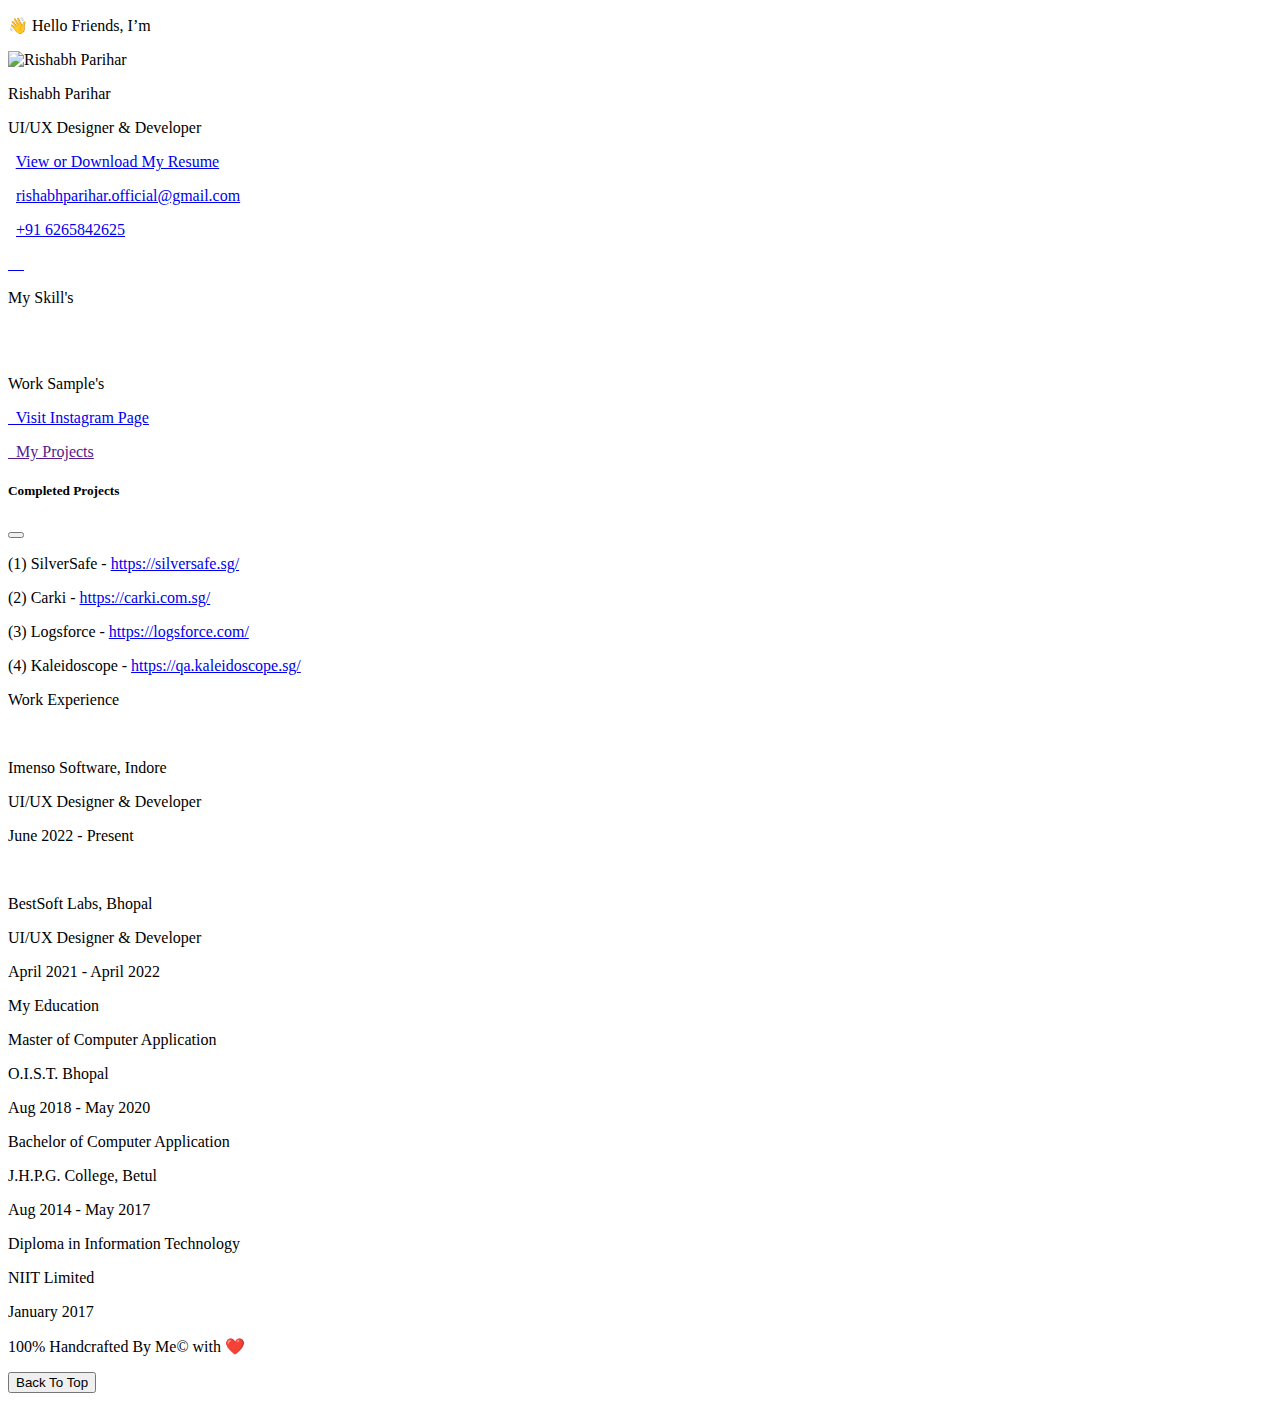
==== index.html @ b2b5cfa9 "Update index.html" ====
<!DOCTYPE html>
<html lang="en">
<head>
    <meta charset="UTF-8">
    <meta http-equiv="X-UA-Compatible" content="IE=edge">
    <meta name="viewport" content="width=device-width, initial-scale=1.0">
    <title>Hi, I'm Rishabh Parihar</title>

    <link href="https://cdn.jsdelivr.net/npm/bootstrap@5.1.3/dist/css/bootstrap.min.css" rel="stylesheet" integrity="sha384-1BmE4kWBq78iYhFldvKuhfTAU6auU8tT94WrHftjDbrCEXSU1oBoqyl2QvZ6jIW3" crossorigin="anonymous">
    <link href="https://cdn.jsdelivr.net/npm/remixicon@2.5.0/fonts/remixicon.css" rel="stylesheet">

    <link rel="stylesheet" href="./assets/css/style.css">
    <link rel="stylesheet" href="./assets/css/responsive.css">

    <link rel="preconnect" href="https://fonts.googleapis.com">
    <link rel="preconnect" href="https://fonts.gstatic.com" crossorigin>
    <link href="https://fonts.googleapis.com/css2?family=Space+Mono:ital,wght@0,400;0,700;1,400;1,700&display=swap" rel="stylesheet">

</head>
<body>
    
    <div class="row m-0" id="top">
        <div class="col-12 p-lg-5 p-md-5 p-3 border_gradient">
            
            <div class="row m-0 inner_box">

                <div class="col-lg-2 col-md-1 col-12 p-0"></div>

                <div class="col-lg-8 col-md-10 col-12 p-0">
                    
                    <div class="row m-0 py-5">
                        <div class="col-lg-12 col-md-12 col-12 p-0">

                            <div class="row m-0">
                                <div class="col-lg-12 col-md-12 col-12 p-0">
                                    <p class="mb-0 heading_one text-center">👋 Hello Friends, I’m</p>
                                </div>
                            </div>
                            
                            <div class="row m-0 py-5">
                                <div class="col-lg-6 col-md-6 col-12 p-0 d-flex justify-content-lg-start justify-content-md-center justify-content-center">
                                    <div class="outer_photo_frame p-2">
                                        <img src="./assets/images/RishabhParihar.jpg" alt="Rishabh Parihar">
                                    </div>
                                </div>

                                <div class="col-lg-6 col-md-6 col-12 p-0 d-flex flex-column justify-content-lg-center justify-content-md-center align-items-lg-start align-items-md-start align-items-center">
                                    <p class="mb-0 heading_two">Rishabh Parihar</p>
                                    <p class="mb-0 heading_three">UI/UX Designer & Developer</p>
                                    <p class="mb-0 mt-3 heading_three heading_three_tab d-flex align-items-center"> <i class="ri-external-link-line"></i> &nbsp; <a target="_blank" href="./assets/documents/RishabhParihar.pdf">View or Download My Resume</a> </p>
                                    <p class="mb-0 heading_three heading_three_tab d-flex align-items-center"> <i class="ri-mail-line"></i> &nbsp; <a href="mailto:rishabhparihar.official@gmail.com">rishabhparihar.official@gmail.com</a> </p>
                                    <p class="mb-0 heading_three heading_three_tab d-flex align-items-center"> <i class="ri-phone-line"></i> &nbsp; <a href="tel:+916265842625">+91 6265842625</a> </p>
                                </div>
                            </div>

                            <div class="row m-0">
                                <div class="col-12 p-0 d-flex align-items-center justify-content-center social_links">
                                    <!-- <a target="_blank" href="https://www.facebook.com/this.is.analyst/"><img class="mx-lg-3 mx-md-2 mx-2" src="./assets/svg/Facebook.svg" alt=""> </a> -->
                                    <a target="_blank" href="https://github.com/thisisanalyst"><img class="mx-lg-3 mx-md-2 mx-2" src="./assets/svg/Github.svg" alt=""> </a>
                                    <a target="_blank" href="#"><img class="mx-lg-3 mx-md-2 mx-2" src="./assets/svg/GoogleMeet.svg" alt=""> </a>
                                    <!-- <a target="_blank" href="https://www.instagram.com/this.is.analyst/"><img class="mx-lg-3 mx-md-2 mx-2" src="./assets/svg/Instagram.svg" alt=""> </a> -->
                                    <a target="_blank" href="https://www.linkedin.com/in/thisisanalyst/"><img class="mx-lg-3 mx-md-2 mx-2" src="./assets/svg/LinkedIn.svg" alt=""> </a>
                                    <a target="_blank" href="#"><img class="mx-lg-3 mx-md-2 mx-2" src="./assets/svg/MicrosoftTeams.svg" alt=""> </a>
                                    <a target="_blank" href="https://join.skype.com/invite/v68VbyUZVlEK"><img class="mx-lg-3 mx-md-2 mx-2" src="./assets/svg/Skype.svg" alt=""> </a>
                                    <!-- <a target="_blank" href="https://twitter.com/thisisanalyst"><img class="mx-lg-3 mx-md-2 mx-2" src="./assets/svg/Twitter.svg" alt=""> </a> -->
                                    <!-- <a target="_blank" href="https://wa.me/916265842625/"><img class="mx-lg-3 mx-md-2 mx-2" src="./assets/svg/WhatsApp.svg" alt=""> </a> -->
                                </div>
                            </div>

                        </div>
                    </div>

                    <div class="row line m-0 d-lg-block d-md-block d-none"></div>

                    <div class="row m-0 py-5">
                        <div class="col-lg-12 col-md-12 col-12 p-0">
                            
                            <div class="row m-0">
                                <div class="col-lg-12 col-md-12 col-12 p-0">
                                    <p class="mb-0 heading_one text-center">My Skill's</p>
                                </div>
                            </div>

                            <div class="row m-0 py-4">
                                <div class="col-lg-12 col-md-12 col-12 p-0 px-lg-0 px-md-0 px-3 d-flex align-items-center justify-content-between">
                                    <img class="skills" src="./assets/svg/AdobeXDV2.svg" alt="">
                                    <img class="skills" src="./assets/svg/Figma.svg" alt="">
                                    <img class="skills" src="./assets/svg/Invision.svg" alt="">
                                    <img class="skills" src="./assets/svg/Sketch.svg" alt="">
                                    <img class="skills" src="./assets/svg/HTMLL5.svg" alt="">
                                    <img class="skills" src="./assets/svg/CSS3.svg" alt="">
                                    <img class="skills" src="./assets/svg/TailwindCSS.svg" alt="">
                                    <img class="skills" src="./assets/svg/BootstrapV2.svg" alt="">
                                </div>
                            </div>
                            
                            <div class="row m-0 py-4">
                                <div class="col-lg-12 col-md-12 col-12 p-0 px-lg-0 px-md-0 px-3 d-flex align-items-center justify-content-between">
                                    <img class="skills" src="./assets/svg/JavaScript.svg" alt="">
                                    <img class="skills" src="./assets/svg/MaterialUI.svg" alt="">
                                    <img class="skills" src="./assets/svg/React.svg" alt="">
                                    <img class="skills" src="./assets/svg/Git.svg" alt="">
                                    <img class="skills" src="./assets/svg/GithubV3.svg" alt="">
                                    <img class="skills" src="./assets/svg/Atom.svg" alt="">
                                    <img class="skills" src="./assets/svg/VisualStudioCode.svg" alt="">
                                    <img class="skills" src="./assets/svg/VisualStudio.svg" alt=""> 
                                </div>
                            </div>

                        </div>
                    </div>

                    <div class="row line m-0 d-lg-block d-md-block d-none"></div>

                    <div class="row m-0 py-5">
                        <div class="col-lg-12 col-md-12 col-12 p-0">
                            
                            <div class="row m-0">
                                <div class="col-lg-12 col-md-12 col-12 p-0">
                                    <p class="mb-0 heading_one text-center">Work Sample's</p>
                                </div>
                            </div>

                            <div class="row m-0 py-4">
                                <div class="col-12 p-0 d-flex flex-lg-row flex-md-column flex-column align-items-center justify-content-between">
                                    
                                    <div class="work_sample_box mb-lg-0 mb-md-3 mb-3 py-5 px-2 d-flex flex-column align-items-center justify-content-center">
                                        <a target="_blank" href="https://www.instagram.com/next_generation_web_studio/"> <p class="work_sample_links text-center mb-0 d-flex align-items-center"> <i class="ri-instagram-line"></i> &nbsp; Visit Instagram Page</p> </a>
                                    </div>

                                    <div class="work_sample_box py-5 px-2 d-flex flex-column align-items-center justify-content-center">
                                        <a href="" data-bs-toggle="modal" data-bs-target="#myProjects"> <p class="work_sample_links text-center mb-0"> <i class="ri-external-link-line"></i> &nbsp; My Projects</p> </a>
                                    </div>

                                </div>
                            </div>

                            <div class="modal fade" id="myProjects" tabindex="-1" aria-labelledby="myProjectsLabel" aria-hidden="true">
                                <div class="modal-dialog modal-dialog-centered">
                                    <div class="modal-content">

                                        <div class="modal-header">
                                            <h5 class="modal-title" id="myProjectsLabel">Completed Projects</h5>
                                            <button type="button" class="btn-close" data-bs-dismiss="modal" aria-label="Close"></button>
                                        </div>

                                        <div class="modal-body py-4">
                                            <p class="mb-0 project_links">(1) SilverSafe - <a target="_blank" href="https://silversafe.sg/">https://silversafe.sg/</a> </p>
                                            <p class="mb-0 mt-2 project_links">(2) Carki - <a target="_blank" href="https://carki.com.sg/">https://carki.com.sg/</a> </p>
                                            <p class="mb-0 mt-2 project_links">(3) Logsforce - <a target="_blank" href="https://logsforce.com/">https://logsforce.com/</a> </p>
                                            <p class="mb-0 mt-2 project_links">(4) Kaleidoscope - <a target="_blank" href="https://qa.kaleidoscope.sg//">https://qa.kaleidoscope.sg/</a> </p>
                                        </div>
                                        
                                    </div>
                                </div>
                            </div>

                        </div>
                    </div>

                    <div class="row line m-0 d-lg-block d-md-block d-none"></div>

                    <div class="row m-0 py-5">
                        <div class="col-lg-12 col-md-12 col-12 p-0">
                            
                            <div class="row m-0">
                                <div class="col-lg-12 col-md-12 col-12 p-0">
                                    <p class="mb-0 heading_one text-center">Work Experience</p>
                                </div>
                            </div>

                            <div class="row m-0 py-4">
                                <div class="col-12 p-0 d-flex flex-lg-row flex-md-column flex-column align-items-center justify-content-between">
                                    
                                    <div class="exp_box mb-lg-0 mb-md-3 mb-3 py-5 px-2 d-flex flex-column align-items-center justify-content-center">

                                        <div class="company_logo mb-4">
                                            <img src="./assets/images/Imenso.png" alt="">
                                        </div>

                                        <p class="mb-0 mt-1 company_name text-center">Imenso Software, Indore</p>
                                        <p class="mb-0 mt-2 work_profile text-center">UI/UX Designer & Developer</p>
                                        <p class="mb-0 mt-1 work_duration text-center">June 2022 - Present</p>

                                    </div>

                                    <!-- <div class="exp_box mb-lg-0 mb-md-3 mb-3 py-5 px-2 d-flex flex-column align-items-center justify-content-center">

                                        <div class="company_logo mb-4">
                                            <img src="./assets/images/InfusAi.png" alt="">
                                        </div>

                                        <p class="mb-0 mt-1 company_name text-center">InfusAI Solution Pvt. Ltd.</p>
                                        <p class="mb-0 mt-2 work_profile text-center">UI/UX Developer</p>
                                        <p class="mb-0 mt-1 work_duration text-center">April 2022 - May 2022</p>

                                    </div> -->

                                    <div class="exp_box py-5 px-2 d-flex flex-column align-items-center justify-content-center">

                                        <div class="company_logo mb-4">
                                            <img src="./assets/svg/BestSoftLabs.svg" alt="">
                                        </div>

                                        <p class="mb-0 mt-1 company_name text-center">BestSoft Labs, Bhopal</p>
                                        <p class="mb-0 mt-2 work_profile text-center">UI/UX Designer & Developer</p>
                                        <p class="mb-0 mt-1 work_duration text-center">April 2021 - April 2022</p>

                                    </div>
                                    
                                </div>
                            </div>

                        </div>
                    </div>

                    <div class="row line m-0 d-lg-block d-md-block d-none"></div>

                    <div class="row m-0 py-5">
                        <div class="col-lg-12 col-md-12 col-12 p-0">
                            
                            <div class="row m-0">
                                <div class="col-lg-12 col-md-12 col-12 p-0">
                                    <p class="mb-0 heading_one text-center">My Education</p>
                                </div>
                            </div>

                            <div class="row m-0 py-4">
                                <div class="col-12 p-0 d-flex flex-lg-row flex-md-column flex-column align-items-center justify-content-between">
                                    
                                    <div class="edu_box mb-lg-0 mb-md-3 mb-3 py-5 px-3 d-flex flex-column align-items-center justify-content-center">

                                        <p class="mb-0 mt-1 company_name text-center">Master of Computer Application</p>
                                        <p class="mb-0 mt-2 work_profile text-center">O.I.S.T. Bhopal</p>
                                        <p class="mb-0 mt-1 work_duration text-center">Aug 2018 - May 2020</p>

                                    </div>

                                    <div class="edu_box mb-lg-0 mb-md-3 mb-3 py-5 px-3 d-flex flex-column align-items-center justify-content-center">

                                        <p class="mb-0 mt-1 company_name text-center">Bachelor of Computer Application</p>
                                        <p class="mb-0 mt-2 work_profile text-center">J.H.P.G. College, Betul</p>
                                        <p class="mb-0 mt-1 work_duration text-center">Aug 2014 - May 2017</p>

                                    </div>

                                    <div class="edu_box py-5 px-3 d-flex flex-column align-items-center justify-content-center">

                                        <p class="mb-0 mt-1 company_name text-center">Diploma in Information Technology</p>
                                        <p class="mb-0 mt-2 work_profile text-center">NIIT Limited</p>
                                        <p class="mb-0 mt-1 work_duration text-center">January 2017</p>

                                    </div>
                                    
                                </div>
                            </div>

                        </div>
                    </div>

                    <div class="row line m-0 d-lg-block d-md-block d-none"></div>

                    <div class="row m-0 py-5">
                        <div class="col-lg-12 col-md-12 col-12 p-0">
                            
                            <div class="row m-0">
                                <div class="col-lg-12 col-md-12 col-12 p-0 d-flex flex-column align-items-center justify-content-center">
                                    <p class="mb-0 text-center">100% Handcrafted By Me&copy; with ❤️</p>
                                    <a href="#top"> <button class="back_top_button p-2 mt-4 text-center">Back To Top</button> </a>
                                </div>
                            </div>

                        </div>
                    </div>
                    
                </div>

                <div class="col-lg-2 col-md-1 col-12 p-0"></div>

            </div>

        </div>
    </div>

    <script src="https://cdn.jsdelivr.net/npm/bootstrap@5.1.3/dist/js/bootstrap.bundle.min.js" integrity="sha384-ka7Sk0Gln4gmtz2MlQnikT1wXgYsOg+OMhuP+IlRH9sENBO0LRn5q+8nbTov4+1p" crossorigin="anonymous"></script>
</body>
</html>
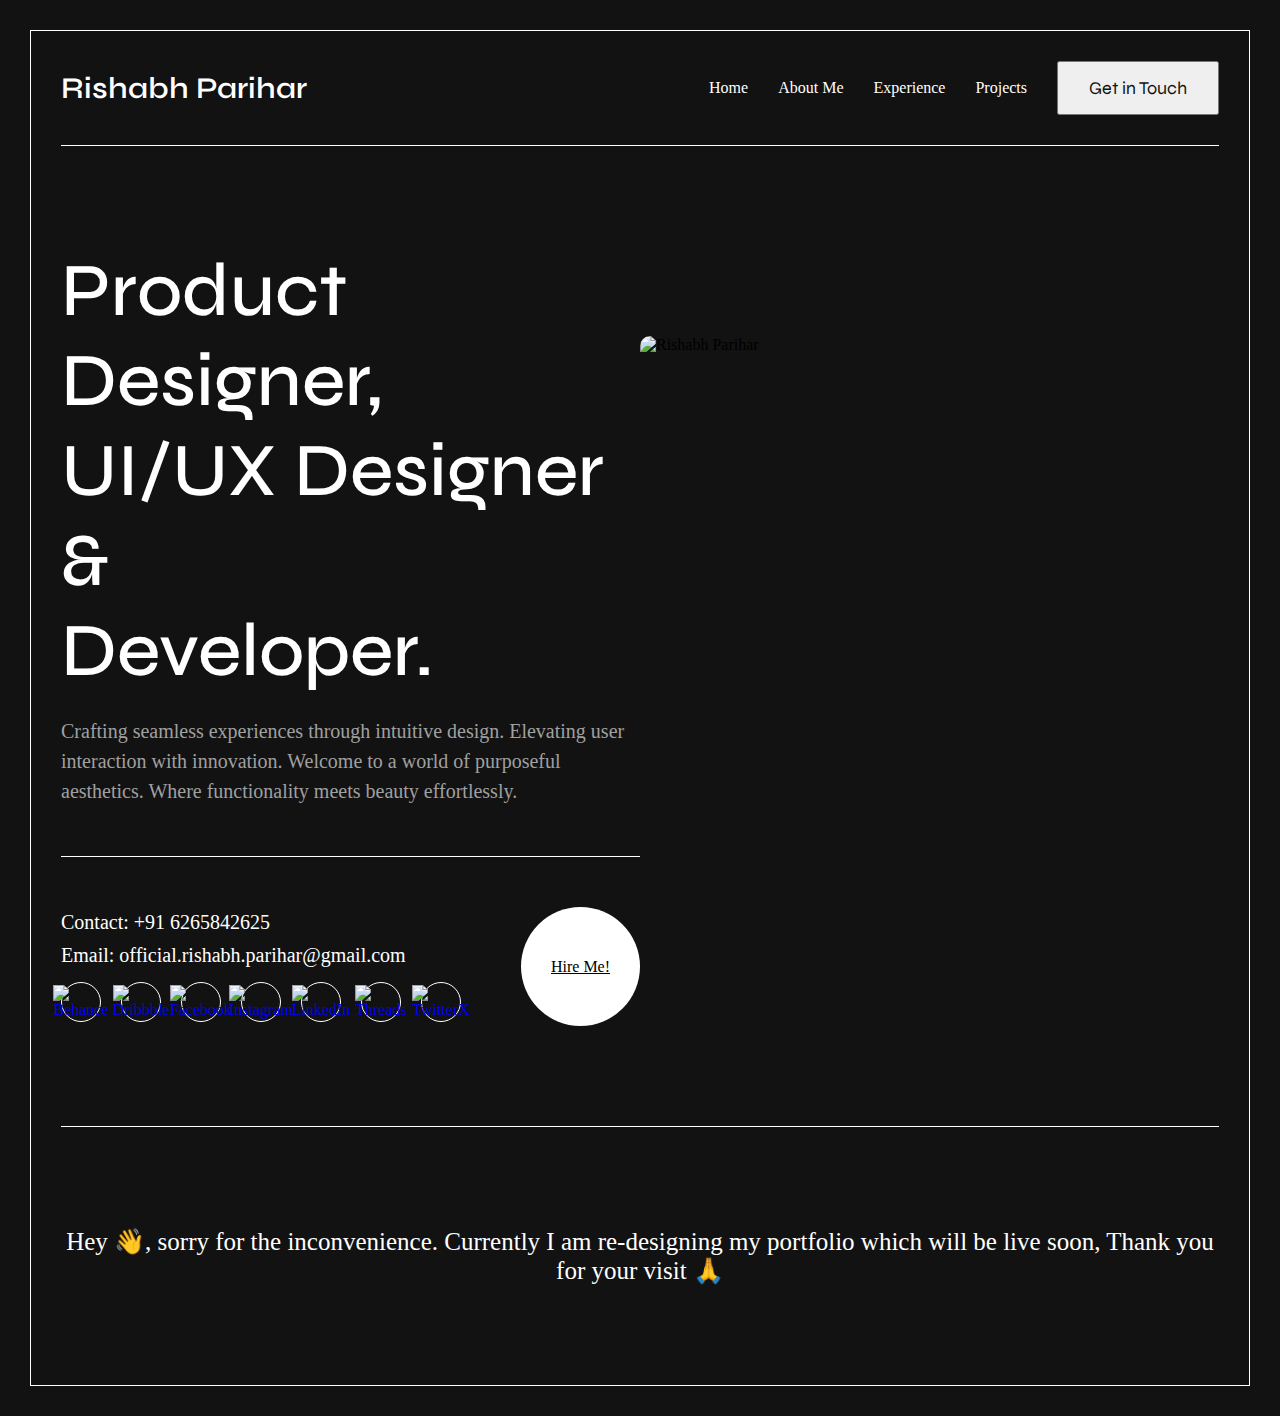
==== commit 35ce6f06: "minor changes in title" ====
--- a/index.html
+++ b/index.html
@@ -1,287 +1,115 @@
 <!DOCTYPE html>
 <html lang="en">
+
 <head>
     <meta charset="UTF-8">
-    <meta http-equiv="X-UA-Compatible" content="IE=edge">
     <meta name="viewport" content="width=device-width, initial-scale=1.0">
-    <title>Hi, I'm Rishabh Parihar</title>
+    <title>Hi there, I'm Rishabh Parihar</title>
 
-    <link href="https://cdn.jsdelivr.net/npm/bootstrap@5.1.3/dist/css/bootstrap.min.css" rel="stylesheet" integrity="sha384-1BmE4kWBq78iYhFldvKuhfTAU6auU8tT94WrHftjDbrCEXSU1oBoqyl2QvZ6jIW3" crossorigin="anonymous">
-    <link href="https://cdn.jsdelivr.net/npm/remixicon@2.5.0/fonts/remixicon.css" rel="stylesheet">
-
-    <link rel="stylesheet" href="./assets/css/style.css">
-    <link rel="stylesheet" href="./assets/css/responsive.css">
+    <link rel="stylesheet" href="./style.css">
+    <link rel="stylesheet" href="./responsive.css">
 
     <link rel="preconnect" href="https://fonts.googleapis.com">
     <link rel="preconnect" href="https://fonts.gstatic.com" crossorigin>
-    <link href="https://fonts.googleapis.com/css2?family=Space+Mono:ital,wght@0,400;0,700;1,400;1,700&display=swap" rel="stylesheet">
+    <link href="https://fonts.googleapis.com/css2?family=Syne:wght@400;500;600;700;800&display=swap" rel="stylesheet">
 
 </head>
+
 <body>
-    
-    <div class="row m-0" id="top">
-        <div class="col-12 p-lg-5 p-md-5 p-3 border_gradient">
-            
-            <div class="row m-0 inner_box">
 
-                <div class="col-lg-2 col-md-1 col-12 p-0"></div>
+    <div class="background">
 
-                <div class="col-lg-8 col-md-10 col-12 p-0">
-                    
-                    <div class="row m-0 py-5">
-                        <div class="col-lg-12 col-md-12 col-12 p-0">
+        <div class="inside_border">
 
-                            <div class="row m-0">
-                                <div class="col-lg-12 col-md-12 col-12 p-0">
-                                    <p class="mb-0 heading_one text-center">👋 Hello Friends, I’m</p>
-                                </div>
-                            </div>
-                            
-                            <div class="row m-0 py-5">
-                                <div class="col-lg-6 col-md-6 col-12 p-0 d-flex justify-content-lg-start justify-content-md-center justify-content-center">
-                                    <div class="outer_photo_frame p-2">
-                                        <img src="./assets/images/RishabhParihar.jpg" alt="Rishabh Parihar">
-                                    </div>
-                                </div>
+            <section class="navbar">
 
-                                <div class="col-lg-6 col-md-6 col-12 p-0 d-flex flex-column justify-content-lg-center justify-content-md-center align-items-lg-start align-items-md-start align-items-center">
-                                    <p class="mb-0 heading_two">Rishabh Parihar</p>
-                                    <p class="mb-0 heading_three">UI/UX Designer & Developer</p>
-                                    <p class="mb-0 mt-3 heading_three heading_three_tab d-flex align-items-center"> <i class="ri-external-link-line"></i> &nbsp; <a target="_blank" href="./assets/documents/RishabhParihar.pdf">View or Download My Resume</a> </p>
-                                    <p class="mb-0 heading_three heading_three_tab d-flex align-items-center"> <i class="ri-mail-line"></i> &nbsp; <a href="mailto:rishabhparihar.official@gmail.com">rishabhparihar.official@gmail.com</a> </p>
-                                    <p class="mb-0 heading_three heading_three_tab d-flex align-items-center"> <i class="ri-phone-line"></i> &nbsp; <a href="tel:+916265842625">+91 6265842625</a> </p>
-                                </div>
-                            </div>
+                <div class="nav">
 
-                            <div class="row m-0">
-                                <div class="col-12 p-0 d-flex align-items-center justify-content-center social_links">
-                                    <!-- <a target="_blank" href="https://www.facebook.com/this.is.analyst/"><img class="mx-lg-3 mx-md-2 mx-2" src="./assets/svg/Facebook.svg" alt=""> </a> -->
-                                    <a target="_blank" href="https://github.com/thisisanalyst"><img class="mx-lg-3 mx-md-2 mx-2" src="./assets/svg/Github.svg" alt=""> </a>
-                                    <a target="_blank" href="#"><img class="mx-lg-3 mx-md-2 mx-2" src="./assets/svg/GoogleMeet.svg" alt=""> </a>
-                                    <!-- <a target="_blank" href="https://www.instagram.com/this.is.analyst/"><img class="mx-lg-3 mx-md-2 mx-2" src="./assets/svg/Instagram.svg" alt=""> </a> -->
-                                    <a target="_blank" href="https://www.linkedin.com/in/thisisanalyst/"><img class="mx-lg-3 mx-md-2 mx-2" src="./assets/svg/LinkedIn.svg" alt=""> </a>
-                                    <a target="_blank" href="#"><img class="mx-lg-3 mx-md-2 mx-2" src="./assets/svg/MicrosoftTeams.svg" alt=""> </a>
-                                    <a target="_blank" href="https://join.skype.com/invite/v68VbyUZVlEK"><img class="mx-lg-3 mx-md-2 mx-2" src="./assets/svg/Skype.svg" alt=""> </a>
-                                    <!-- <a target="_blank" href="https://twitter.com/thisisanalyst"><img class="mx-lg-3 mx-md-2 mx-2" src="./assets/svg/Twitter.svg" alt=""> </a> -->
-                                    <!-- <a target="_blank" href="https://wa.me/916265842625/"><img class="mx-lg-3 mx-md-2 mx-2" src="./assets/svg/WhatsApp.svg" alt=""> </a> -->
-                                </div>
-                            </div>
-
-                        </div>
+                    <div class="left">
+                        <h1>Rishabh Parihar</h1>
                     </div>
 
-                    <div class="row line m-0 d-lg-block d-md-block d-none"></div>
-
-                    <div class="row m-0 py-5">
-                        <div class="col-lg-12 col-md-12 col-12 p-0">
-                            
-                            <div class="row m-0">
-                                <div class="col-lg-12 col-md-12 col-12 p-0">
-                                    <p class="mb-0 heading_one text-center">My Skill's</p>
-                                </div>
-                            </div>
-
-                            <div class="row m-0 py-4">
-                                <div class="col-lg-12 col-md-12 col-12 p-0 px-lg-0 px-md-0 px-3 d-flex align-items-center justify-content-between">
-                                    <img class="skills" src="./assets/svg/AdobeXDV2.svg" alt="">
-                                    <img class="skills" src="./assets/svg/Figma.svg" alt="">
-                                    <img class="skills" src="./assets/svg/Invision.svg" alt="">
-                                    <img class="skills" src="./assets/svg/Sketch.svg" alt="">
-                                    <img class="skills" src="./assets/svg/HTMLL5.svg" alt="">
-                                    <img class="skills" src="./assets/svg/CSS3.svg" alt="">
-                                    <img class="skills" src="./assets/svg/TailwindCSS.svg" alt="">
-                                    <img class="skills" src="./assets/svg/BootstrapV2.svg" alt="">
-                                </div>
-                            </div>
-                            
-                            <div class="row m-0 py-4">
-                                <div class="col-lg-12 col-md-12 col-12 p-0 px-lg-0 px-md-0 px-3 d-flex align-items-center justify-content-between">
-                                    <img class="skills" src="./assets/svg/JavaScript.svg" alt="">
-                                    <img class="skills" src="./assets/svg/MaterialUI.svg" alt="">
-                                    <img class="skills" src="./assets/svg/React.svg" alt="">
-                                    <img class="skills" src="./assets/svg/Git.svg" alt="">
-                                    <img class="skills" src="./assets/svg/GithubV3.svg" alt="">
-                                    <img class="skills" src="./assets/svg/Atom.svg" alt="">
-                                    <img class="skills" src="./assets/svg/VisualStudioCode.svg" alt="">
-                                    <img class="skills" src="./assets/svg/VisualStudio.svg" alt=""> 
-                                </div>
-                            </div>
-
+                    <div class="right">
+                        <div class="links">
+                            <a class="link" href="#">Home</a>
+                            <a class="link" href="#">About Me</a>
+                            <a class="link" href="#">Experience</a>
+                            <a class="link" href="#">Projects</a>
                         </div>
-                    </div>
-
-                    <div class="row line m-0 d-lg-block d-md-block d-none"></div>
-
-                    <div class="row m-0 py-5">
-                        <div class="col-lg-12 col-md-12 col-12 p-0">
-                            
-                            <div class="row m-0">
-                                <div class="col-lg-12 col-md-12 col-12 p-0">
-                                    <p class="mb-0 heading_one text-center">Work Sample's</p>
-                                </div>
-                            </div>
-
-                            <div class="row m-0 py-4">
-                                <div class="col-12 p-0 d-flex flex-lg-row flex-md-column flex-column align-items-center justify-content-between">
-                                    
-                                    <div class="work_sample_box mb-lg-0 mb-md-3 mb-3 py-5 px-2 d-flex flex-column align-items-center justify-content-center">
-                                        <a target="_blank" href="https://www.instagram.com/next_generation_web_studio/"> <p class="work_sample_links text-center mb-0 d-flex align-items-center"> <i class="ri-instagram-line"></i> &nbsp; Visit Instagram Page</p> </a>
-                                    </div>
-
-                                    <div class="work_sample_box py-5 px-2 d-flex flex-column align-items-center justify-content-center">
-                                        <a href="" data-bs-toggle="modal" data-bs-target="#myProjects"> <p class="work_sample_links text-center mb-0"> <i class="ri-external-link-line"></i> &nbsp; My Projects</p> </a>
-                                    </div>
-
-                                </div>
-                            </div>
-
-                            <div class="modal fade" id="myProjects" tabindex="-1" aria-labelledby="myProjectsLabel" aria-hidden="true">
-                                <div class="modal-dialog modal-dialog-centered">
-                                    <div class="modal-content">
-
-                                        <div class="modal-header">
-                                            <h5 class="modal-title" id="myProjectsLabel">Completed Projects</h5>
-                                            <button type="button" class="btn-close" data-bs-dismiss="modal" aria-label="Close"></button>
-                                        </div>
-
-                                        <div class="modal-body py-4">
-                                            <p class="mb-0 project_links">(1) SilverSafe - <a target="_blank" href="https://silversafe.sg/">https://silversafe.sg/</a> </p>
-                                            <p class="mb-0 mt-2 project_links">(2) Carki - <a target="_blank" href="https://carki.com.sg/">https://carki.com.sg/</a> </p>
-                                            <p class="mb-0 mt-2 project_links">(3) Logsforce - <a target="_blank" href="https://logsforce.com/">https://logsforce.com/</a> </p>
-                                            <p class="mb-0 mt-2 project_links">(4) Kaleidoscope - <a target="_blank" href="https://qa.kaleidoscope.sg//">https://qa.kaleidoscope.sg/</a> </p>
-                                        </div>
-                                        
-                                    </div>
-                                </div>
-                            </div>
-
-                        </div>
-                    </div>
-
-                    <div class="row line m-0 d-lg-block d-md-block d-none"></div>
-
-                    <div class="row m-0 py-5">
-                        <div class="col-lg-12 col-md-12 col-12 p-0">
-                            
-                            <div class="row m-0">
-                                <div class="col-lg-12 col-md-12 col-12 p-0">
-                                    <p class="mb-0 heading_one text-center">Work Experience</p>
-                                </div>
-                            </div>
-
-                            <div class="row m-0 py-4">
-                                <div class="col-12 p-0 d-flex flex-lg-row flex-md-column flex-column align-items-center justify-content-between">
-                                    
-                                    <div class="exp_box mb-lg-0 mb-md-3 mb-3 py-5 px-2 d-flex flex-column align-items-center justify-content-center">
-
-                                        <div class="company_logo mb-4">
-                                            <img src="./assets/images/Imenso.png" alt="">
-                                        </div>
-
-                                        <p class="mb-0 mt-1 company_name text-center">Imenso Software, Indore</p>
-                                        <p class="mb-0 mt-2 work_profile text-center">UI/UX Designer & Developer</p>
-                                        <p class="mb-0 mt-1 work_duration text-center">June 2022 - Present</p>
-
-                                    </div>
-
-                                    <!-- <div class="exp_box mb-lg-0 mb-md-3 mb-3 py-5 px-2 d-flex flex-column align-items-center justify-content-center">
-
-                                        <div class="company_logo mb-4">
-                                            <img src="./assets/images/InfusAi.png" alt="">
-                                        </div>
-
-                                        <p class="mb-0 mt-1 company_name text-center">InfusAI Solution Pvt. Ltd.</p>
-                                        <p class="mb-0 mt-2 work_profile text-center">UI/UX Developer</p>
-                                        <p class="mb-0 mt-1 work_duration text-center">April 2022 - May 2022</p>
-
-                                    </div> -->
-
-                                    <div class="exp_box py-5 px-2 d-flex flex-column align-items-center justify-content-center">
-
-                                        <div class="company_logo mb-4">
-                                            <img src="./assets/svg/BestSoftLabs.svg" alt="">
-                                        </div>
-
-                                        <p class="mb-0 mt-1 company_name text-center">BestSoft Labs, Bhopal</p>
-                                        <p class="mb-0 mt-2 work_profile text-center">UI/UX Designer & Developer</p>
-                                        <p class="mb-0 mt-1 work_duration text-center">April 2021 - April 2022</p>
-
-                                    </div>
-                                    
-                                </div>
-                            </div>
-
-                        </div>
-                    </div>
-
-                    <div class="row line m-0 d-lg-block d-md-block d-none"></div>
-
-                    <div class="row m-0 py-5">
-                        <div class="col-lg-12 col-md-12 col-12 p-0">
-                            
-                            <div class="row m-0">
-                                <div class="col-lg-12 col-md-12 col-12 p-0">
-                                    <p class="mb-0 heading_one text-center">My Education</p>
-                                </div>
-                            </div>
-
-                            <div class="row m-0 py-4">
-                                <div class="col-12 p-0 d-flex flex-lg-row flex-md-column flex-column align-items-center justify-content-between">
-                                    
-                                    <div class="edu_box mb-lg-0 mb-md-3 mb-3 py-5 px-3 d-flex flex-column align-items-center justify-content-center">
-
-                                        <p class="mb-0 mt-1 company_name text-center">Master of Computer Application</p>
-                                        <p class="mb-0 mt-2 work_profile text-center">O.I.S.T. Bhopal</p>
-                                        <p class="mb-0 mt-1 work_duration text-center">Aug 2018 - May 2020</p>
-
-                                    </div>
-
-                                    <div class="edu_box mb-lg-0 mb-md-3 mb-3 py-5 px-3 d-flex flex-column align-items-center justify-content-center">
-
-                                        <p class="mb-0 mt-1 company_name text-center">Bachelor of Computer Application</p>
-                                        <p class="mb-0 mt-2 work_profile text-center">J.H.P.G. College, Betul</p>
-                                        <p class="mb-0 mt-1 work_duration text-center">Aug 2014 - May 2017</p>
-
-                                    </div>
-
-                                    <div class="edu_box py-5 px-3 d-flex flex-column align-items-center justify-content-center">
-
-                                        <p class="mb-0 mt-1 company_name text-center">Diploma in Information Technology</p>
-                                        <p class="mb-0 mt-2 work_profile text-center">NIIT Limited</p>
-                                        <p class="mb-0 mt-1 work_duration text-center">January 2017</p>
-
-                                    </div>
-                                    
-                                </div>
-                            </div>
-
-                        </div>
-                    </div>
-
-                    <div class="row line m-0 d-lg-block d-md-block d-none"></div>
-
-                    <div class="row m-0 py-5">
-                        <div class="col-lg-12 col-md-12 col-12 p-0">
-                            
-                            <div class="row m-0">
-                                <div class="col-lg-12 col-md-12 col-12 p-0 d-flex flex-column align-items-center justify-content-center">
-                                    <p class="mb-0 text-center">100% Handcrafted By Me&copy; with ❤️</p>
-                                    <a href="#top"> <button class="back_top_button p-2 mt-4 text-center">Back To Top</button> </a>
-                                </div>
-                            </div>
-
-                        </div>
+                        <button class="nav_button"> <a href="tel:+916265842625">Get in Touch</a> </button>
                     </div>
                     
                 </div>
 
-                <div class="col-lg-2 col-md-1 col-12 p-0"></div>
+            </section>
 
-            </div>
+            <section class="home common_section">
 
+                <div class="left">
+
+                    <h1 class="primary_heading">Product Designer, <br> UI/UX Designer & <br> Developer.</h1>
+                    <p class="paragraph">Crafting seamless experiences through intuitive design. Elevating user interaction with innovation. Welcome to a world of purposeful aesthetics. Where functionality meets beauty effortlessly.</p>
+
+                    <div class="line"></div>
+
+                    <div class="contact_details">
+
+                        <div class="contact_details_left">
+                            <p class="sm_heading sm_contact">Contact: <a href="tel:+916265842625"><span>+91 6265842625</span></a></p>
+                            <p class="sm_heading sm_email">Email: <a href="mailto:official.rishabh.parihar@gmail.com"><span>official.rishabh.parihar@gmail.com</span></a></p>
+                            <div class="social_links">
+                                <a href="https://www.behance.net/rishabhparihar" target="_blank">
+                                    <div class="circle"> <img src="./assets/icons/Behance.svg" alt="Behance"></div>
+                                </a>
+                                <a href="https://dribbble.com/rishabhparihar" target="_blank">
+                                    <div class="circle"> <img src="./assets/icons/Dribbble.svg" alt="Dribbble"></div>
+                                </a>
+                                <a href="https://www.facebook.com/thisisanalyst" target="_blank">
+                                    <div class="circle"> <img src="./assets/icons/Facebook.svg" alt="Facebook"></div>
+                                </a>
+                                <a href="https://www.instagram.com/thisisanalyst/" target="_blank">
+                                    <div class="circle"> <img src="./assets/icons/Instagram.svg" alt="Instagram"></div>
+                                </a>
+                                <a href="https://www.linkedin.com/in/thisisanalyst/" target="_blank">
+                                    <div class="circle"> <img src="./assets/icons/LinkedIn.svg" alt="LinkedIn"></div>
+                                </a>
+                                <a href="https://www.threads.net/@thisisanalyst" target="_blank">
+                                    <div class="circle"> <img src="./assets/icons/Threads.svg" alt="Threads"></div>
+                                </a>
+                                <a href="https://twitter.com/thisisanalyst" target="_blank">
+                                    <div class="circle"> <img src="./assets/icons/TwitterX.svg" alt="TwitterX"></div>
+                                </a>
+                            </div>
+                        </div>
+
+                        <div class="contact_details_right">
+                            <a href="#">
+                                <div class="hire_button">
+                                    <p class="hire_me">Hire Me!</p>
+                                </div>
+                            </a>
+                        </div>
+
+                    </div>
+                </div>
+
+                <div class="right">
+                    <img src="./assets/images/Image03.jpg" alt="Rishabh Parihar">
+                </div>
+
+            </section>
+
+            <section class="devider">
+                <div class="line"></div>
+            </section>
+
+            <section class="about_me common_section">
+                <p class="info_text">Hey 👋, sorry for the inconvenience. Currently I am re-designing my portfolio which will be live soon, Thank you for your visit 🙏</p>
+            </section>
         </div>
+
     </div>
 
-    <script src="https://cdn.jsdelivr.net/npm/bootstrap@5.1.3/dist/js/bootstrap.bundle.min.js" integrity="sha384-ka7Sk0Gln4gmtz2MlQnikT1wXgYsOg+OMhuP+IlRH9sENBO0LRn5q+8nbTov4+1p" crossorigin="anonymous"></script>
 </body>
-</html>
+
+</html>--- a/style.css
+++ b/style.css
@@ -0,0 +1,264 @@
+* {
+    margin: 0;
+    padding: 0;
+    box-sizing: border-box;
+}
+
+html,
+body {
+    width: 100%;
+    height: 100%;
+}
+
+/* Font */
+@font-face {
+    font-family: SatoshiMedium;
+    src: url('./assets/fonts/Satoshi-Medium.otf') format('opentype');
+}
+
+@font-face {
+    font-family: SatoshiBold;
+    src: url('./assets/fonts/Satoshi-Bold.otf') format('opentype');
+}
+
+/* Font */
+
+a {
+    text-decoration: none;
+}
+
+section {
+    margin: 0px 30px;
+}
+
+.common_section {
+    margin: 100px 30px;
+}
+
+.devider .line {
+    width: 100%;
+    height: 1px;
+    /* margin: 0px 30px !important; */
+    background-color: white;
+}
+
+.primary_heading {
+    color: #FFF;
+    font-family: Syne;
+    font-size: 75px;
+    font-style: normal;
+    font-weight: 500;
+    line-height: normal;
+}
+
+.paragraph {
+    color: #A0A0A0;
+    font-family: SatoshiMedium;
+    font-size: 20px;
+    font-style: normal;
+    font-weight: 400;
+    line-height: 30px;
+    /* 150% */
+    margin-top: 20px;
+}
+
+/* Navbar */
+.background {
+    width: 100%;
+    height: auto;
+    background-color: #121212;
+    padding: 30px;
+}
+
+.inside_border {
+    width: 100%;
+    height: 100%;
+    border: 1px solid white;
+}
+
+.nav {
+    padding: 30px 0px;
+    border-bottom: 1px solid white;
+
+    display: flex;
+    align-items: center;
+    justify-content: space-between;
+}
+
+.nav .left h1 {
+    color: #FFF;
+    font-family: 'Syne', sans-serif;
+    font-size: 30px;
+    font-style: normal;
+    font-weight: 600;
+    line-height: normal;
+}
+
+.nav .right {
+    display: flex;
+    align-items: center;
+    justify-content: space-between;
+}
+
+.nav .right .links {
+    display: flex;
+    align-items: center;
+    justify-content: space-between;
+}
+
+.nav .right .links .link {
+    margin-right: 30px;
+    text-decoration: none;
+
+    color: #FFF;
+    font-family: SatoshiBold;
+    font-size: 16px;
+    font-style: normal;
+    font-weight: 500;
+    line-height: normal;
+}
+
+.nav .right .nav_button {
+    display: inline-flex;
+    padding: 14px 30px;
+    justify-content: center;
+    align-items: center;
+    gap: 10px;
+
+    color: #121212 !important;
+    font-family: Syne;
+    font-size: 18px;
+    font-style: normal;
+    font-weight: 400;
+    line-height: normal;
+}
+
+.nav .right .nav_button a {
+    color: #121212 !important;
+}
+
+/* Navbar */
+
+/* Home */
+.home {
+    display: flex;
+    align-items: center;
+    justify-content: space-between;
+}
+
+.home .left {
+    width: 50%;
+    height: auto;
+    /* background-color: aquamarine; */
+}
+
+.home .line {
+    width: 100%;
+    height: 1px;
+    background-color: white;
+    margin: 50px 0px;
+}
+
+.home .left .contact_details {
+    display: flex;
+    align-items: center;
+    justify-content: space-between;
+}
+
+.home .left .contact_details .contact_details_left .sm_heading {
+    color: #FFF;
+    font-family: SatoshiMedium;
+    font-size: 20px;
+    font-style: normal;
+    font-weight: 400;
+    line-height: normal;
+}
+
+.home .left .contact_details .contact_details_left .sm_heading a {
+    color: #FFF;
+    font-weight: 400;
+    text-decoration: none !important;
+}
+
+.home .left .contact_details .contact_details_left .sm_email {
+    margin-top: 10px;
+    margin-bottom: 15px;
+}
+
+.home .left .contact_details .contact_details_left .social_links {
+    display: flex;
+    align-items: center;
+}
+
+.home .left .contact_details .contact_details_left .social_links .circle {
+    width: 40px;
+    height: 40px;
+    border: 1px solid white;
+    border-radius: 50%;
+    margin-right: 20px;
+
+    display: flex;
+    align-items: center;
+    justify-content: center;
+}
+
+.home .left .contact_details .contact_details_right {
+    display: flex;
+    align-items: center;
+    justify-content: end;
+}
+
+.home .left .contact_details .contact_details_right .hire_button {
+    width: 119px;
+    height: 119px;
+    border-radius: 50%;
+    background-color: white;
+
+    display: flex;
+    align-items: center;
+    justify-content: center;
+}
+
+.home .left .contact_details .contact_details_right .hire_button .hire_me {
+    color: #000;
+    font-family: SatoshiBold;
+    font-size: 16px;
+    font-style: normal;
+    font-weight: 500;
+    line-height: normal;
+    text-decoration-line: underline;
+}
+
+.home .right {
+    width: 50%;
+    height: auto;
+    /* background-color: bisque; */
+
+    display: flex;
+    align-items: center;
+    justify-content: end;
+}
+
+.home .right img {
+    width: 600px;
+    height: 600px;
+    border-radius: 10px;
+}
+
+/* Home */
+
+/* About Me */
+.about_me .info_text {
+    display: flex;
+    align-items: center;
+    justify-content: center;
+    font-family: SatoshiBold;
+    font-size: 25px;
+    font-style: normal;
+    font-weight: 500;
+    line-height: normal;
+    color: white;
+    text-align: center;
+}
+
+/* About Me */--- a/responsive.css
+++ b/responsive.css
@@ -0,0 +1,151 @@
+/* Extra small devices (phones, 600px and down) */
+@media only screen and (max-width: 390px) {
+    .nav .left h1 {
+        font-size: 16px !important;
+    }
+
+    .primary_heading {
+        font-size: 35px !important;
+        text-align: center;
+        margin-top: 30px !important;
+    }
+
+    .paragraph {
+        font-size: 13px !important;
+        line-height: 1.8 !important;
+        margin-top: 10px;
+        line-height: auto !important;
+        text-align: center;
+    }
+
+    .home .left .contact_details .contact_details_left .sm_heading {
+        font-size: 13px !important;
+        text-align: center;
+    }
+
+    .about_me .info_text {
+        font-size: 14px !important;
+    }
+}
+
+/* Small devices (portrait tablets and large phones, 600px and up) */
+@media only screen and (max-width: 600px) and (max-width: 767px) {
+    .background {
+        padding: 10px;
+    }
+
+    section {
+        margin: 0px 20px;
+    }
+
+    .common_section {
+        margin: 20px 20px;
+    }
+
+    .nav {
+        padding: 20px 0px;
+    }
+
+    .nav .right .links {
+        display: none !important;
+    }
+
+    .primary_heading {
+        font-size: 40px;
+        text-align: center;
+        margin-top: 20px !important;
+    }
+
+    .paragraph {
+        font-size: 15px;
+        line-height: 1.8 !important;
+        margin-top: 10px;
+        line-height: auto !important;
+        text-align: center;
+    }
+
+    .nav .left h1 {
+        font-size: 20px;
+    }
+
+    .nav .right .nav_button {
+        padding: 10px 10px;
+        font-size: 12px;
+        font-weight: 500;
+    }
+
+    .home {
+        flex-direction: column-reverse;
+    }
+
+    .home .line {
+        margin: 20px 0px;
+    }
+
+    .home .left {
+        width: 100%;
+    }
+
+    .home .left .contact_details {
+        flex-direction: column-reverse;
+    }
+
+    .home .left .contact_details .contact_details_left .sm_heading {
+        font-size: 15px;
+        text-align: center;
+    }
+
+    .home .left .contact_details .contact_details_left .social_links {
+        justify-content: space-evenly;
+        margin: 0 !important;
+    }
+
+    .home .left .contact_details .contact_details_left .social_links a {
+        width: fit-content;
+    }
+
+    .home .left .contact_details .contact_details_left .social_links .circle {
+        width: 30px !important;
+        height: 30px !important;
+        margin-right: 0px !important;
+    }
+
+    .home .left .contact_details .contact_details_left .social_links .circle img {
+        width: 16px;
+    }
+
+    .home .left .contact_details .contact_details_right {
+        margin-bottom: 20px !important;
+    }
+
+    .home .right {
+        width: 100%;
+    }
+
+    .home .right img {
+        width: 100%;
+        height: auto;
+        border-radius: 10px;
+    }
+
+    .about_me .info_text {
+        text-align: center;
+        font-size: 18px;
+        line-height: 1.5;
+    }
+
+}
+
+/* Medium devices (landscape tablets, 768px and up) */
+@media only screen and (min-width: 768px) and (max-width: 820px) {
+    .nav .right .links {
+        display: none !important;
+    }
+}
+
+
+/* Large devices (laptops/desktops, 992px and up) */
+@media only screen and (min-width: 992px) {}
+
+/* Extra large devices (large laptops and desktops, 1200px and up) */
+@media only screen and (min-width: 1200px) {}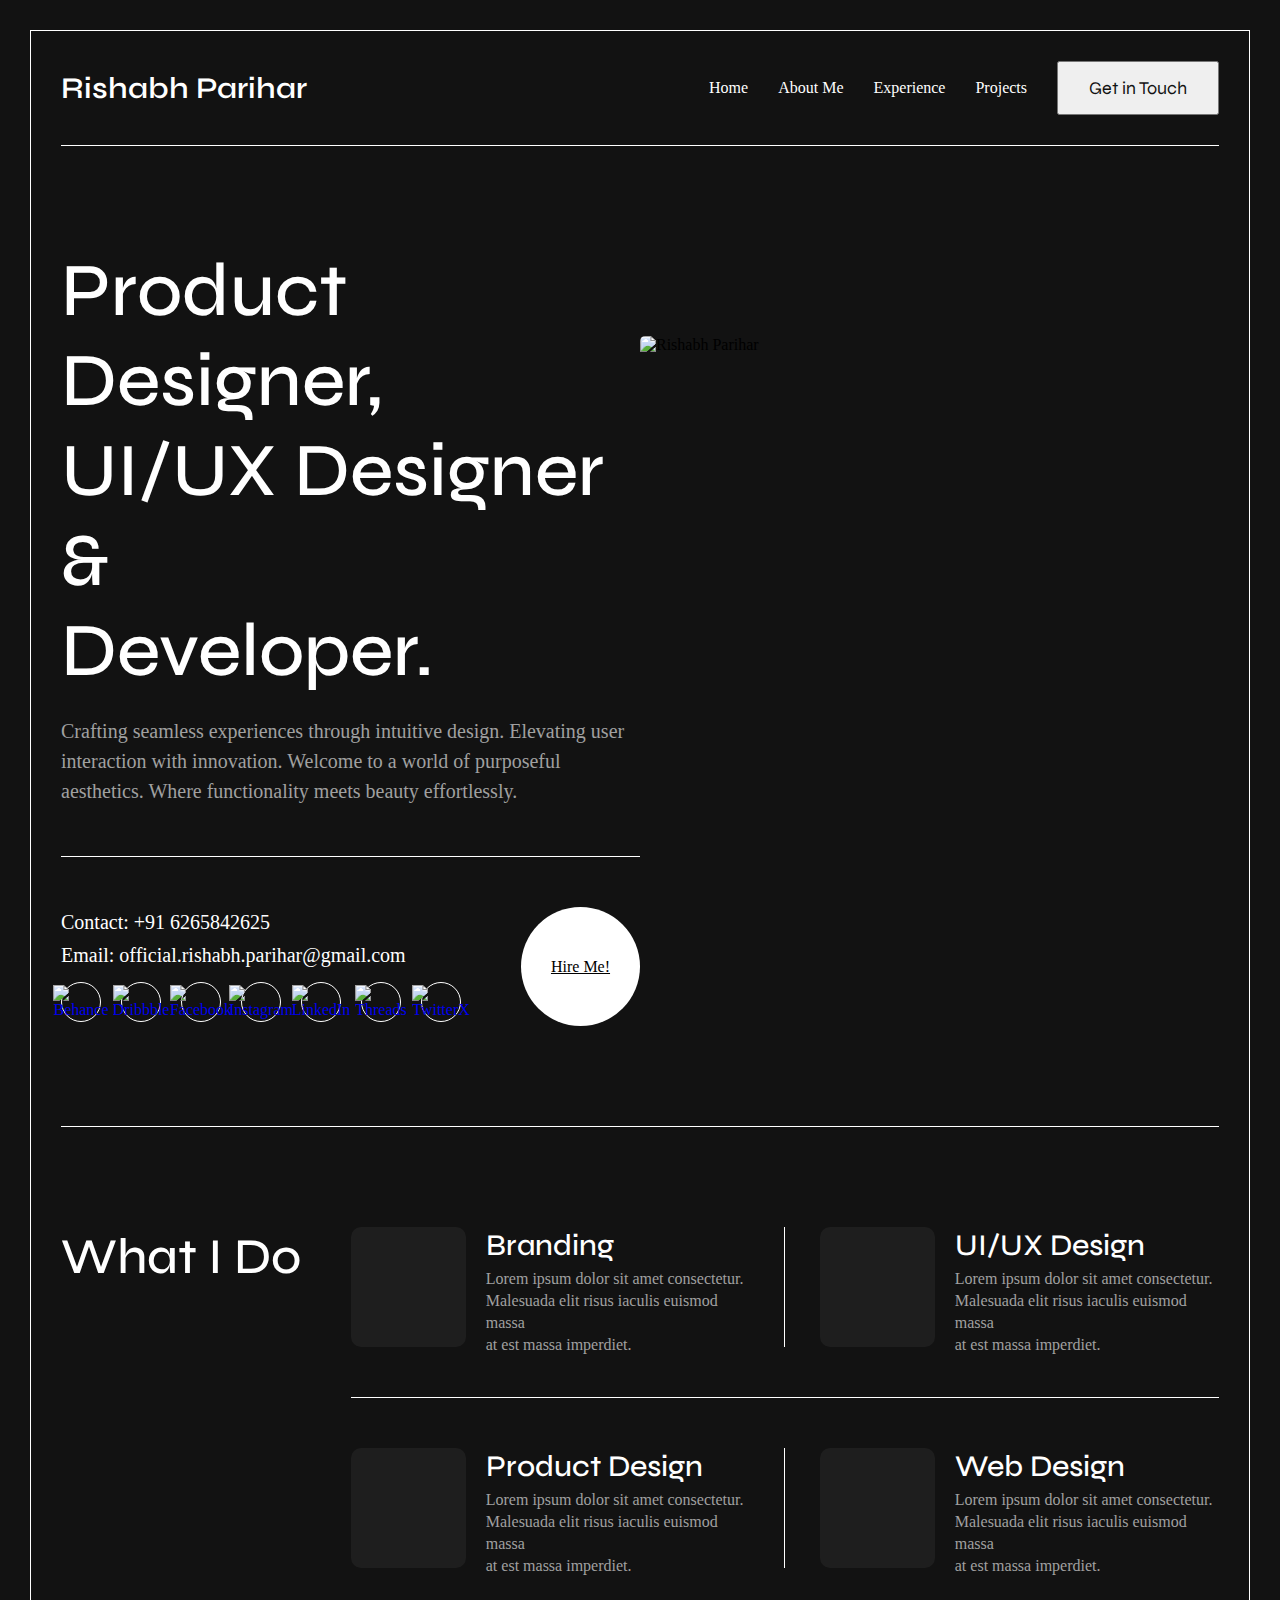
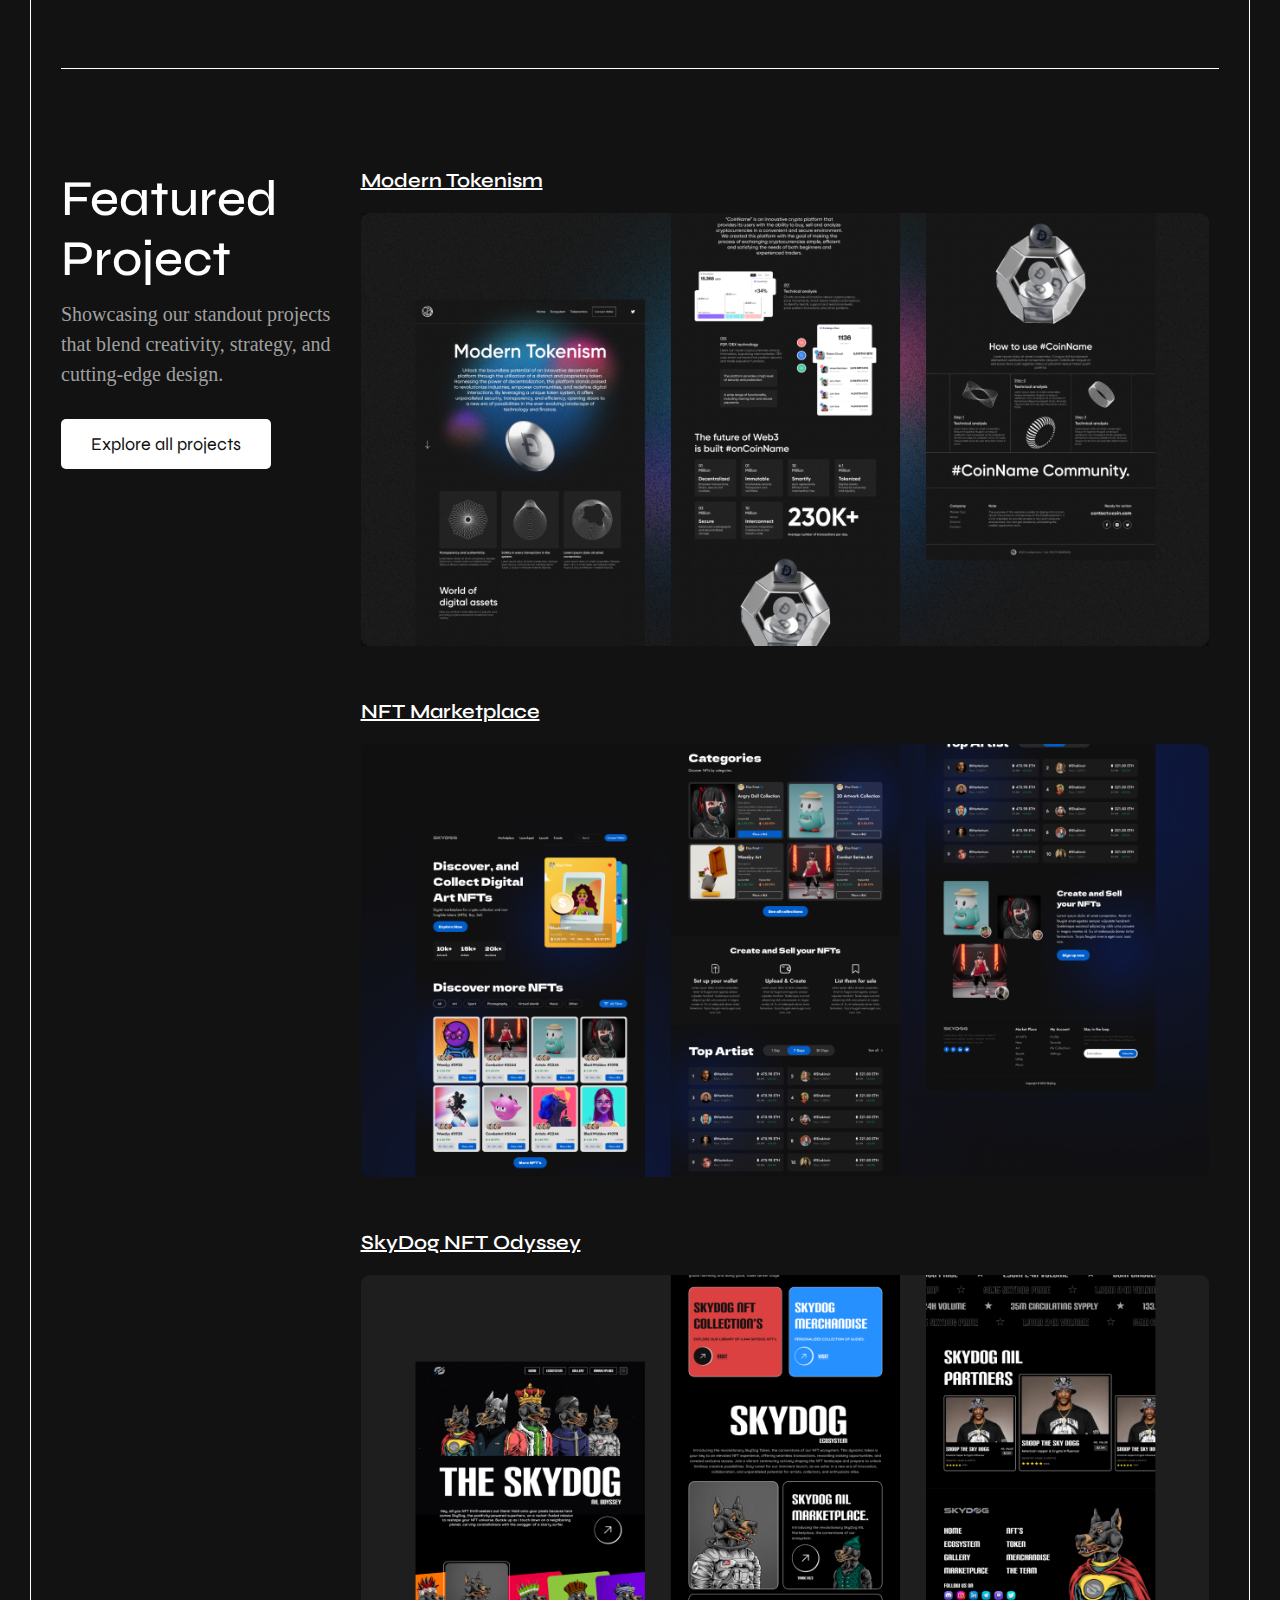
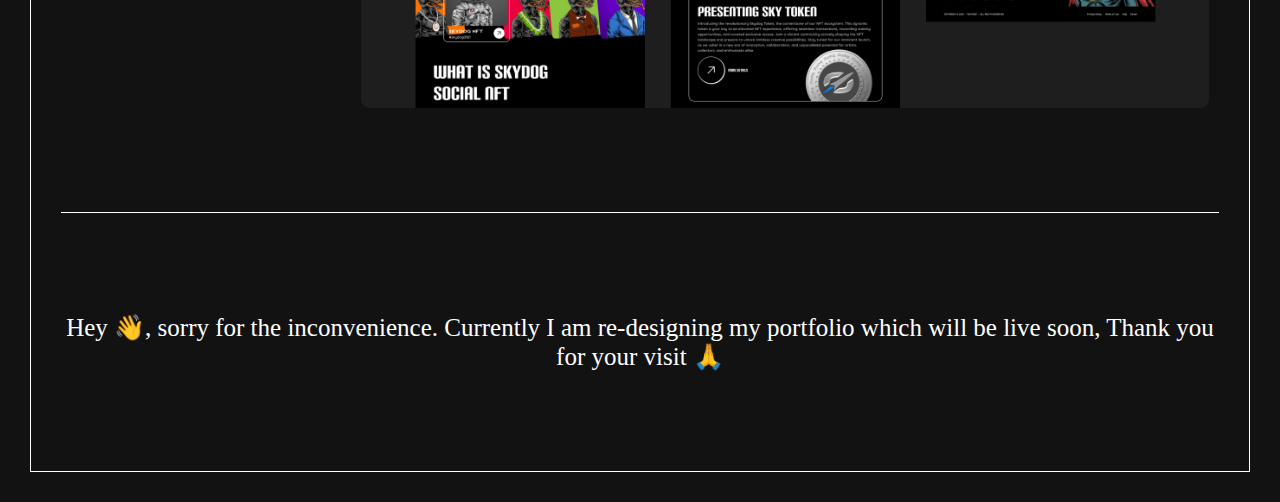
==== commit 4e00b8aa: "added portfolio section" ====
--- a/index.html
+++ b/index.html
@@ -103,6 +103,105 @@
                 <div class="line"></div>
             </section>
 
+            <section class="skills common_section">
+                <div class="left">
+                    <h2 class="secondry_heading">What I Do</h2>
+                </div>
+                <div class="right">
+                    <div class="first_row">
+
+                        <div class="card">
+                            <div class="icon">
+                                <img src="./assets/icons/Branding.svg" alt="">
+                            </div>
+                            <div class="content">
+                                <h3 class="third_heading">Branding</h3>
+                                <p class="info_text">Lorem ipsum dolor sit amet consectetur. <br> Malesuada elit risus iaculis euismod massa <br> at est massa imperdiet.</p>
+                            </div>
+                        </div>
+
+                        <div class="devider"></div>
+
+                        <div class="card">
+                            <div class="icon">
+                                <img src="./assets/icons/UX.svg" alt="">
+                            </div>
+                            <div class="content">
+                                <h3 class="third_heading">UI/UX Design</h3>
+                                <p class="info_text">Lorem ipsum dolor sit amet consectetur. <br> Malesuada elit risus iaculis euismod massa <br> at est massa imperdiet.</p>
+                            </div>
+                        </div>
+
+                    </div>
+
+                    <div class="devider"></div>
+
+                    <div class="first_row">
+
+                        <div class="card">
+                            <div class="icon">
+                                <img src="./assets/icons/ProductDesign.svg" alt="">
+                            </div>
+                            <div class="content">
+                                <h3 class="third_heading">Product Design</h3>
+                                <p class="info_text">Lorem ipsum dolor sit amet consectetur. <br> Malesuada elit risus iaculis euismod massa <br> at est massa imperdiet.</p>
+                            </div>
+                        </div>
+
+                        <div class="devider"></div>
+
+                        <div class="card">
+                            <div class="icon">
+                                <img src="./assets/icons/WebDesign.svg" alt="">
+                            </div>
+                            <div class="content">
+                                <h3 class="third_heading">Web Design</h3>
+                                <p class="info_text">Lorem ipsum dolor sit amet consectetur. <br> Malesuada elit risus iaculis euismod massa <br> at est massa imperdiet.</p>
+                            </div>
+                        </div>
+
+                    </div>
+                </div>
+            </section>
+            
+            <section class="devider">
+                <div class="line"></div>
+            </section>
+
+            <section class="portfolio common_section">
+                <div class="left">
+                    <h2 class="secondry_heading">Featured <br class="hide"> Project</h2>
+                    <p class="paragraph">Showcasing our standout projects that blend creativity, strategy, and cutting-edge design.</p>
+                    <button class="expl_btn">Explore all projects</button>
+                </div>
+                <div class="right">
+
+                    <div class="project">
+                        <h3 class="project_head">Modern Tokenism</h3>
+                        <img src="./assets/projects/Project01.png" alt="">
+                    </div>
+                    
+                    <div class="project margins">
+                        <h3 class="project_head">NFT Marketplace</h3>
+                        <img src="./assets/projects/Project02.png" alt="">
+                    </div>
+                    
+                    <div class="project">
+                        <h3 class="project_head">SkyDog NFT Odyssey</h3>
+                        <img src="./assets/projects/Project03.png" alt="">
+                    </div>
+
+                    <div class="expl_more">
+                        <button class="expl_btn">Explore all projects</button>
+                    </div>
+
+                </div>
+            </section>
+
+            <section class="devider">
+                <div class="line"></div>
+            </section>
+
             <section class="about_me common_section">
                 <p class="info_text">Hey 👋, sorry for the inconvenience. Currently I am re-designing my portfolio which will be live soon, Thank you for your visit 🙏</p>
             </section>
--- a/style.css
+++ b/style.css
@@ -12,6 +12,11 @@
 
 /* Font */
 @font-face {
+    font-family: SatoshiRegular;
+    src: url('./assets/fonts/Satoshi-Regular.otf') format('opentype');
+}
+
+@font-face {
     font-family: SatoshiMedium;
     src: url('./assets/fonts/Satoshi-Medium.otf') format('opentype');
 }
@@ -20,9 +25,9 @@
     font-family: SatoshiBold;
     src: url('./assets/fonts/Satoshi-Bold.otf') format('opentype');
 }
-
 /* Font */
 
+/* Common */
 a {
     text-decoration: none;
 }
@@ -51,16 +56,35 @@
     line-height: normal;
 }
 
+.secondry_heading{
+    font-family: 'Syne';
+    font-style: normal;
+    font-weight: 500;
+    font-size: 50px;
+    line-height: 60px;
+    color: #FFFFFF;
+}
+
+.third_heading{
+    font-family: 'Syne';
+    font-style: normal;
+    font-weight: 500;
+    font-size: 30px;
+    line-height: 36px;
+    color: #FFFFFF;
+}
+
 .paragraph {
     color: #A0A0A0;
-    font-family: SatoshiMedium;
+    font-family: SatoshiRegular;
     font-size: 20px;
     font-style: normal;
-    font-weight: 400;
+    /* font-weight: 400; */
     line-height: 30px;
     /* 150% */
     margin-top: 20px;
 }
+/* Common */
 
 /* Navbar */
 .background {
@@ -111,10 +135,10 @@
     text-decoration: none;
 
     color: #FFF;
-    font-family: SatoshiBold;
+    font-family: SatoshiRegular;
     font-size: 16px;
     font-style: normal;
-    font-weight: 500;
+    font-weight: 400;
     line-height: normal;
 }
 
@@ -136,7 +160,6 @@
 .nav .right .nav_button a {
     color: #121212 !important;
 }
-
 /* Navbar */
 
 /* Home */
@@ -242,10 +265,154 @@
 .home .right img {
     width: 600px;
     height: 600px;
+    border-radius: 5px;
+}
+/* Home */
+
+/* Skills */
+.skills{
+    display: flex;
+}
+
+.skills .left{
+    width: 25%;
+    height: auto;
+}
+
+.skills .right{
+    width: 75%;
+    height: auto;
+}
+
+.skills .right>.devider{
+    width: 100%;
+    height: 1px;
+    background-color: white;
+    margin: 50px 0px; 
+}
+
+.skills .right .first_row{
+    display: flex;
+    justify-content: space-between;
+}
+
+.skills .right .first_row .devider{
+    width: 1px;
+    height: 120px;
+    background-color: white;
+}
+
+.skills .right .first_row .card{
+    width: 46%;
+    height: 120px;
+
+    display: flex;
+
+    /* background-color: aqua; */
+}
+
+.skills .right .first_row .card .icon{
+    width: 120px;
+    height: 120px;
+    background: rgba(255, 255, 255, 0.05);
     border-radius: 10px;
-}
-
-/* Home */
+
+    display: flex;
+    align-items: center;
+    justify-content: center;
+
+    margin-right: 20px;
+}
+
+.skills .right .first_row .card .content .info_text{
+    font-family: 'SatoshiRegular';
+    font-style: normal;
+    font-weight: 400;
+    font-size: 16px;
+    line-height: 22px;
+    color: #A0A0A0;
+    text-wrap: wrap;
+
+    margin-top: 5px;
+}
+
+/* Skills */
+
+/* Portfolio */
+
+.portfolio{
+    display: flex;
+}
+
+.portfolio .left{
+    width: 25%;
+    height: auto;
+}
+
+.portfolio .left .paragraph{
+    margin-top: 10px !important;
+}
+
+.portfolio .expl_btn{
+    width: auto;
+    height: auto;
+    padding: 14px 30px;
+    background: #FFFFFF;
+    border-radius: 5px;
+    border: none;
+    margin-top: 30px;
+
+    font-family: Syne;
+    font-style: normal;
+    font-weight: 400;
+    font-size: 18px;
+    line-height: 22px;
+    color: #121212;
+}
+
+.portfolio .right{
+    width: 75%;
+    height: auto;
+}
+
+.portfolio .right .project{
+    padding: 0px 10px;
+}
+
+.portfolio .right .project .project_head{
+    font-family: Syne;
+    font-style: normal;
+    font-weight: 600;
+    font-size: 20px;
+    line-height: 24px;
+    text-decoration-line: underline;
+    color: #FFFFFF;
+
+    margin-bottom: 20px;
+}
+
+.portfolio .right .project img{
+    width: 100%;
+}
+
+.portfolio .right .margins{
+    margin: 50px 0px;
+}
+
+.portfolio .right .expl_more{
+    width: 100%;
+    height: auto;
+
+    display: flex;
+    align-items: center;
+    justify-content: center;
+}
+
+.portfolio .right .expl_more .expl_btn{
+    display: none;
+}
+
+/* Portfolio */
 
 /* About Me */
 .about_me .info_text {
@@ -260,5 +427,4 @@
     color: white;
     text-align: center;
 }
-
 /* About Me */--- a/responsive.css
+++ b/responsive.css
@@ -8,6 +8,12 @@
         font-size: 35px !important;
         text-align: center;
         margin-top: 30px !important;
+    }
+
+    .secondry_heading {
+        font-size: 35px !important;
+        text-align: center;
+        margin-top: 0px !important;
     }
 
     .paragraph {
@@ -26,6 +32,19 @@
     .about_me .info_text {
         font-size: 14px !important;
     }
+
+    .skills .right .first_row .card .icon{
+        width: 100% !important;
+        min-height: 320px !important;
+        margin-right: 0 !important;
+        margin-top: 35px;
+        margin-bottom: 10px !important;
+    }
+
+    .skills .right .first_row .card .icon img{
+        width: 150px ;
+        height: 150px ;
+    }
 }
 
 /* Small devices (portrait tablets and large phones, 600px and up) */
@@ -55,12 +74,18 @@
         text-align: center;
         margin-top: 20px !important;
     }
+    
+    .secondry_heading {
+        font-size: 40px;
+        text-align: center;
+        margin-top: 0px !important;
+    }
 
     .paragraph {
         font-size: 15px;
         line-height: 1.8 !important;
         margin-top: 10px;
-        line-height: auto !important;
+        line-height: normal;
         text-align: center;
     }
 
@@ -125,13 +150,90 @@
     .home .right img {
         width: 100%;
         height: auto;
-        border-radius: 10px;
+        border-radius: 5px;
     }
 
     .about_me .info_text {
         text-align: center;
         font-size: 18px;
         line-height: 1.5;
+    }
+
+    .skills{
+        display: flex;
+        flex-direction: column;
+    }
+
+    .skills .left{
+        width: 100%;
+        height: auto;
+    }
+    
+    .skills .right{
+        width: 100%;
+        height: auto;
+    }
+
+    .skills .right .first_row{
+        display: flex;
+        flex-direction: column;
+        /* justify-content: space-between; */
+    }
+
+    .skills .right .first_row .card{
+        width: 100%;
+        height: auto;
+    
+        display: flex;
+        flex-direction: column;
+    }
+
+    .skills .right .first_row .card .icon{
+        width: 100% !important;
+        min-height: 350px;
+        margin-right: 0 !important;
+        margin-top: 35px;
+        margin-bottom: 15px;
+    }
+
+    .skills .right .first_row .card .icon img{
+        width: 150px ;
+        height: 150px ;
+    }
+
+    .skills .right .first_row .devider{
+        display: none !important;
+    }
+    
+    .skills .right > .devider{
+        display: none !important;
+    }
+
+    .portfolio{
+        flex-direction: column;
+    }
+
+    .portfolio .left{
+        width: 100%;
+        height: auto;
+    }
+
+    .portfolio .left .expl_btn{
+       display: none;
+    }
+
+    .portfolio .right{
+        width: 100%;
+        height: auto;
+        margin-top: 30px;
+    }
+
+    .portfolio .right .expl_more .expl_btn{
+        display: block;
+    }
+
+    .hide{
+        display: none;
     }
 
 }
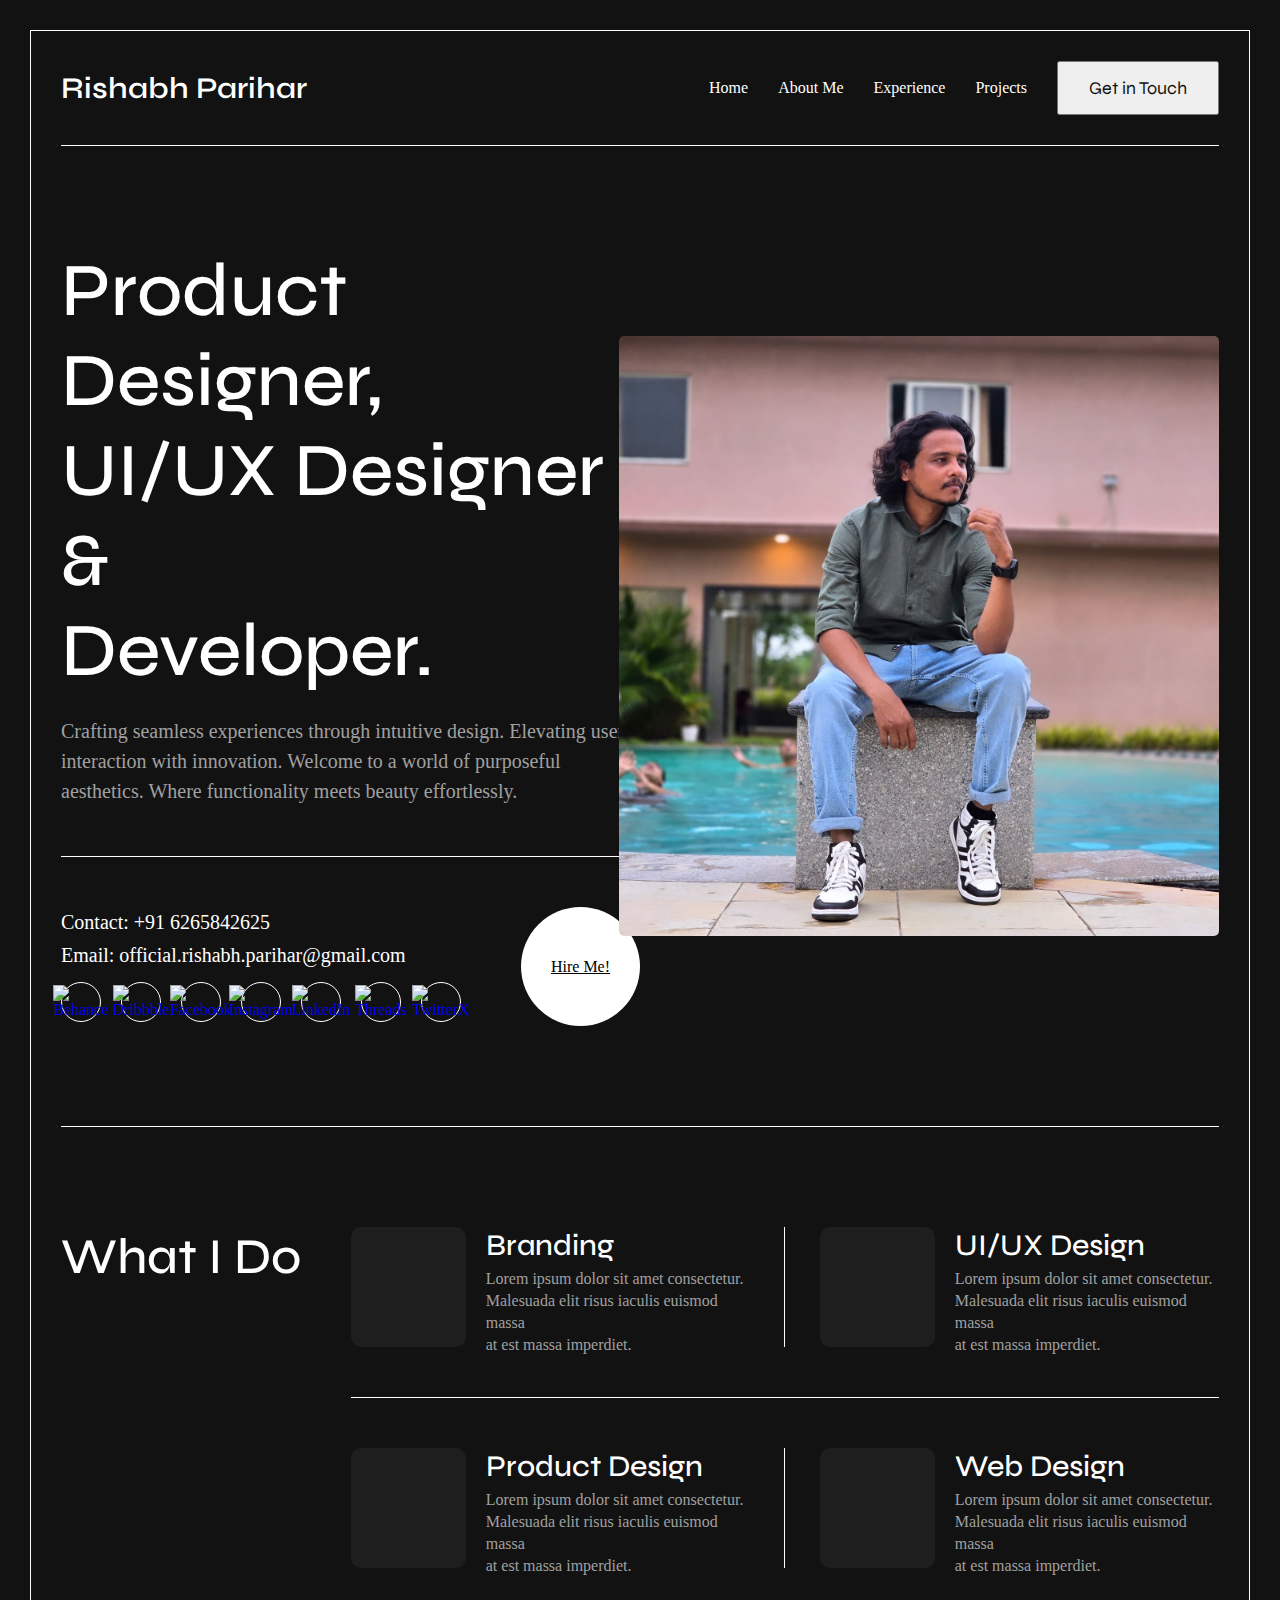
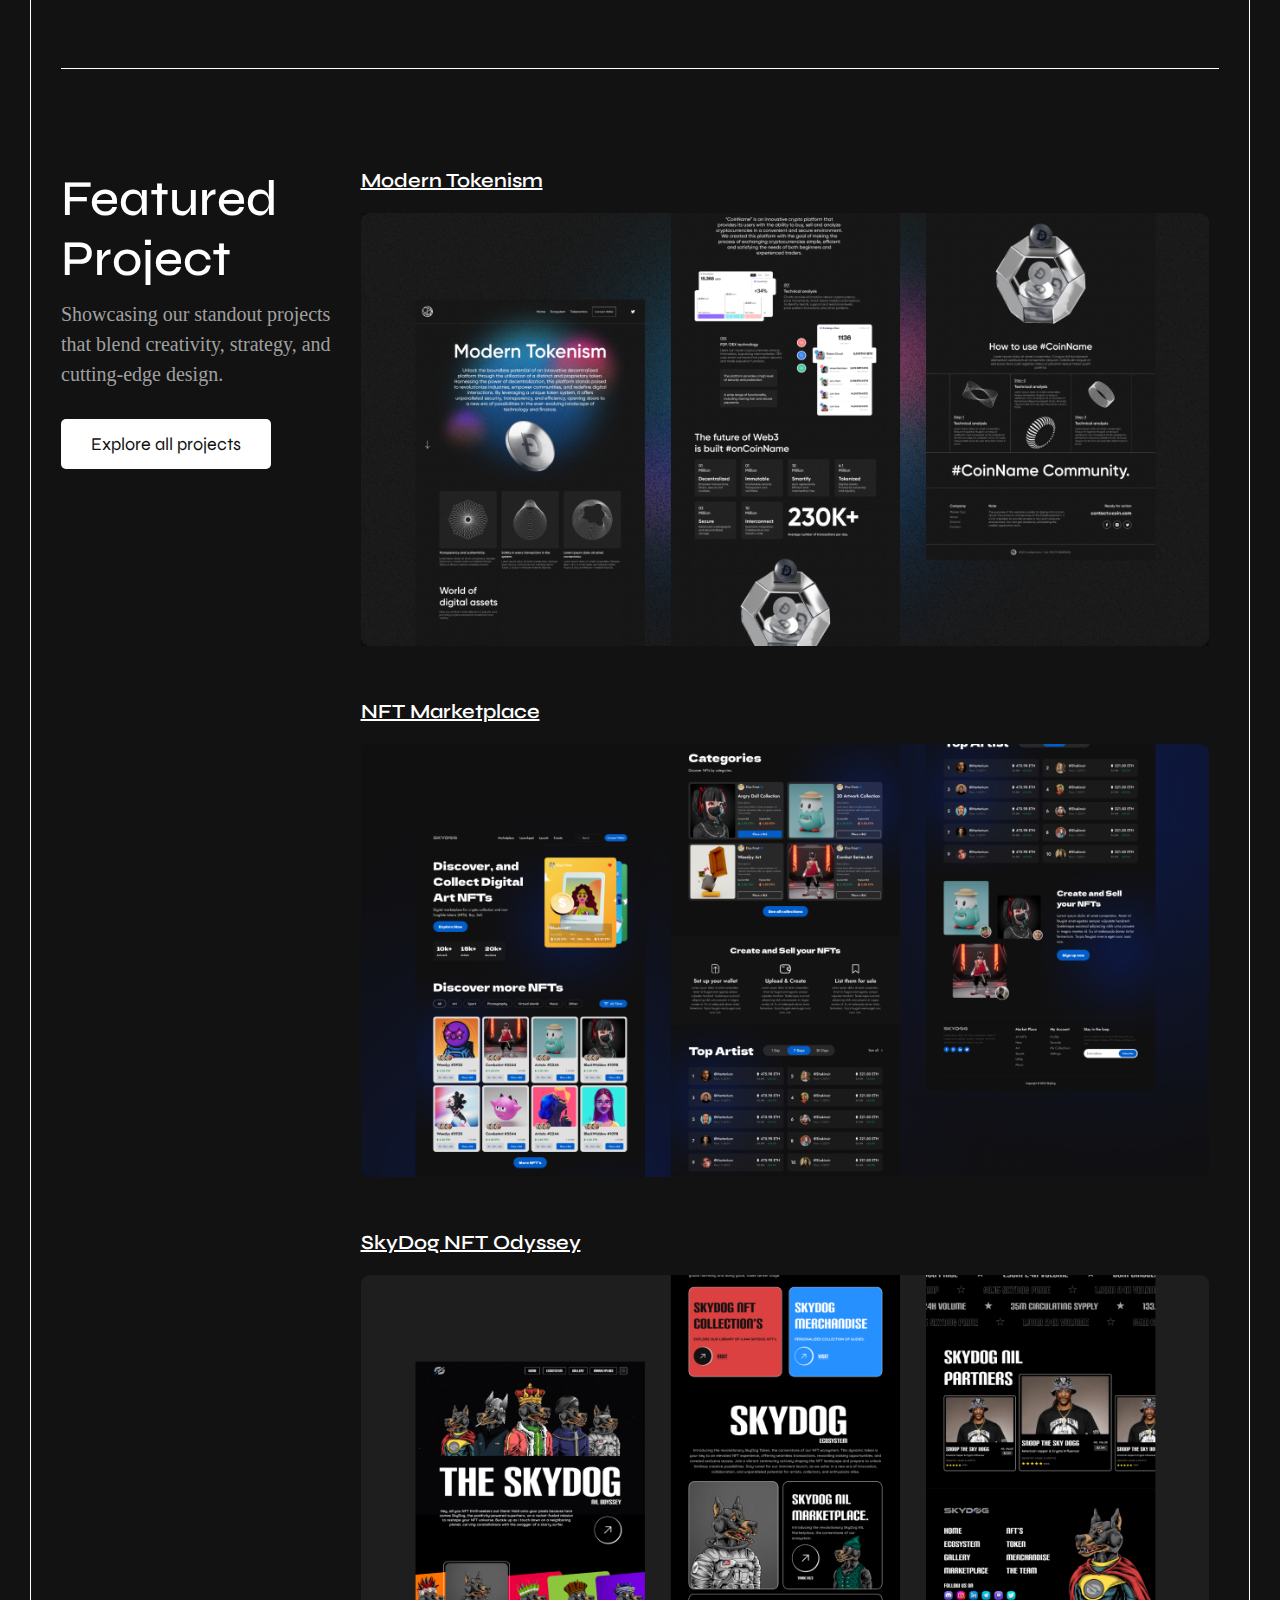
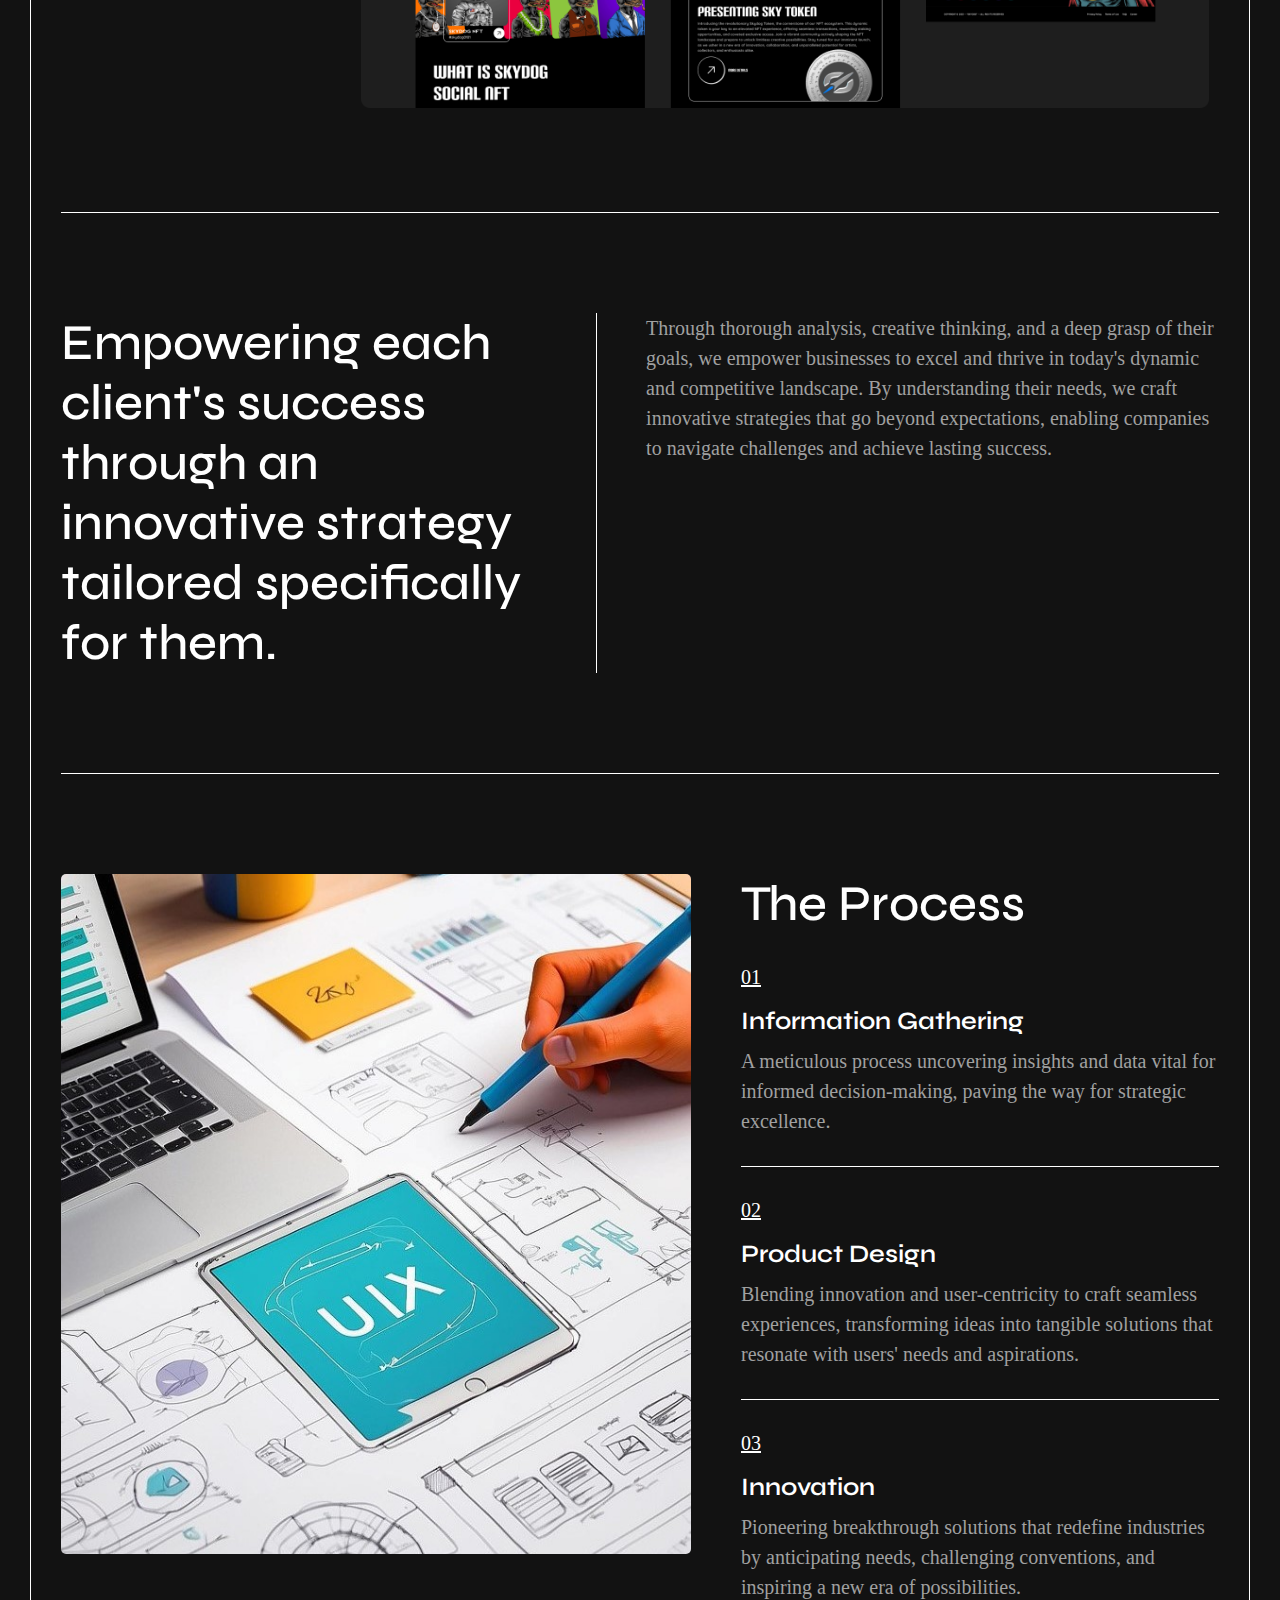
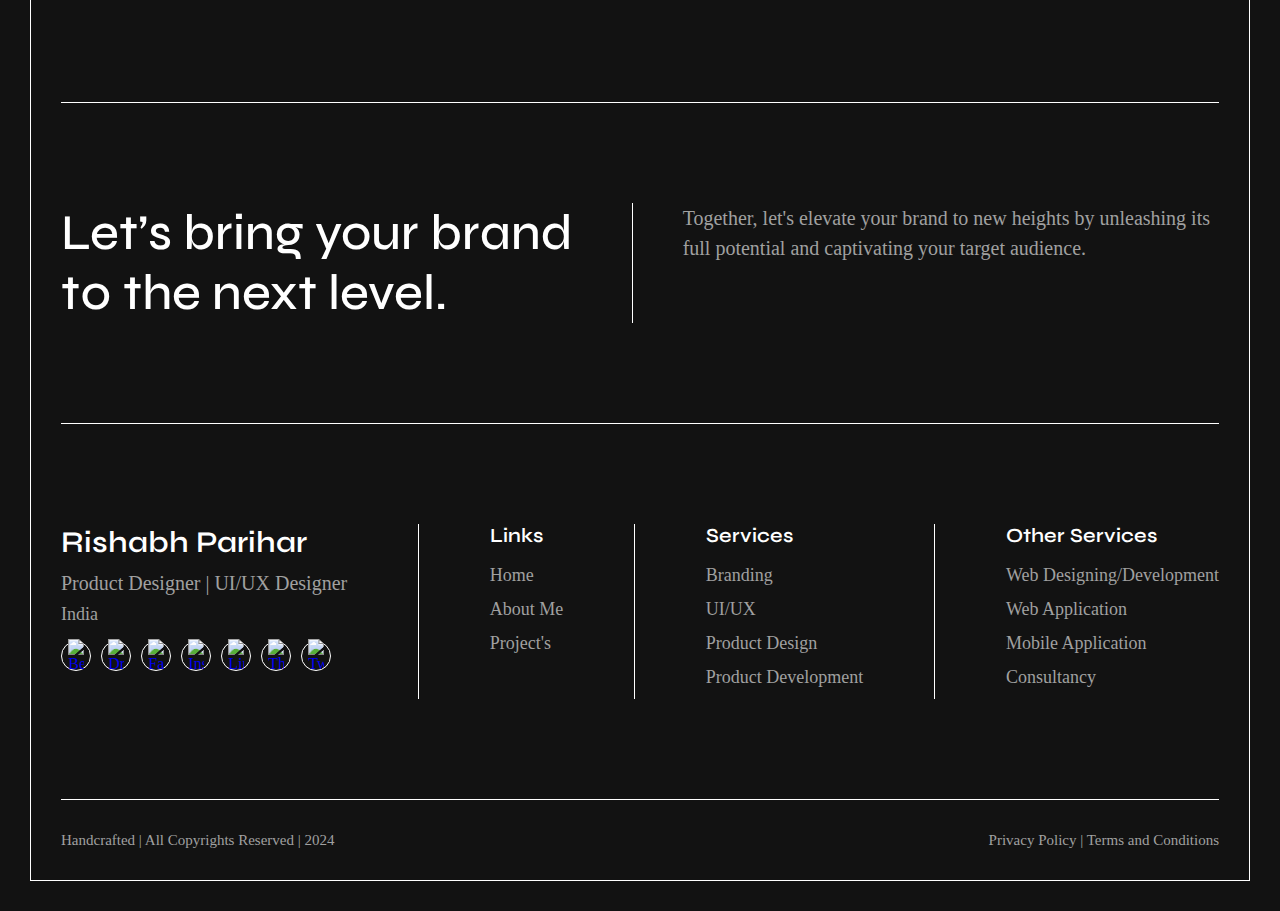
==== commit dbbb82f5: "Finalized all sections" ====
--- a/index.html
+++ b/index.html
@@ -94,7 +94,7 @@
                 </div>
 
                 <div class="right">
-                    <img src="./assets/images/Image03.jpg" alt="Rishabh Parihar">
+                    <img src="./assets/images/Profile02.jpg" alt="Rishabh Parihar">
                 </div>
 
             </section>
@@ -202,9 +202,133 @@
                 <div class="line"></div>
             </section>
 
-            <section class="about_me common_section">
+            <section class="general_info common_section">
+                <div class="content">
+                    <h2 class="secondry_heading">Empowering each client's success through an innovative strategy tailored specifically for them.</h2>
+                    <div class="devider"></div>
+                    <p class="paragraph">Through thorough analysis, creative thinking, and a deep grasp of their goals, we empower businesses to excel and thrive in today's dynamic and competitive landscape. By understanding their needs, we craft innovative strategies that go beyond expectations, enabling companies to navigate challenges and achieve lasting success.</p>
+                </div>
+            </section>
+
+            <section class="devider">
+                <div class="line"></div>
+            </section>
+
+            <section class="process common_section">
+                <div class="left">
+                    <h2 class="secondry_heading mobile_view">The Process</h2>
+                    <img class="process_img" src="./assets/images/Process.jpg" alt="">
+                </div>
+                <div class="right">
+                    <h2 class="secondry_heading desk_view">The Process</h2>
+
+                    <div class="point">
+                        <h4 class="pointer">01</h4>
+                        <h3 class="md_heading">Information Gathering</h3>
+                        <p class="paragraph">A meticulous process uncovering insights and data vital for informed decision-making, paving the way for strategic excellence.</p>
+                    </div>
+
+                    <div class="devider"></div>
+
+                    <div class="point">
+                        <h4 class="pointer">02</h4>
+                        <h3 class="md_heading">Product Design</h3>
+                        <p class="paragraph">Blending innovation and user-centricity to craft seamless experiences, transforming ideas into tangible solutions that resonate with users' needs and aspirations.</p>
+                    </div>
+
+                    <div class="devider"></div>
+
+                    <div class="point">
+                        <h4 class="pointer">03</h4>
+                        <h3 class="md_heading">Innovation</h3>
+                        <p class="paragraph">Pioneering breakthrough solutions that redefine industries by anticipating needs, challenging conventions, and inspiring a new era of possibilities.</p>
+                    </div>
+                </div>
+            </section>
+
+            <section class="devider">
+                <div class="line"></div>
+            </section>
+
+            <section class="general_info common_section">
+                <div class="content">
+                    <h2 class="secondry_heading">Let’s bring your brand t0 the next level.</h2>
+                    <div class="devider"></div>
+                    <p class="paragraph">Together, let's elevate your brand to new heights by unleashing its full potential and captivating your target audience.</p>
+                </div>
+            </section>
+
+            <section class="devider">
+                <div class="line"></div>
+            </section>
+
+            <section class="footer common_section">
+                <div class="section">
+                    <h2 class="md_heading">Rishabh Parihar</h1>
+                    <h3 class="sm_heading">Product Designer | UI/UX Designer</h3>
+                    <h4 class="smm_heading">India</h4>
+
+                    <div class="social_links">
+                        <a href="https://www.behance.net/rishabhparihar" target="_blank">
+                            <div class="circle"> <img src="./assets/icons/Behance.svg" alt="Behance"></div>
+                        </a>
+                        <a href="https://dribbble.com/rishabhparihar" target="_blank">
+                            <div class="circle"> <img src="./assets/icons/Dribbble.svg" alt="Dribbble"></div>
+                        </a>
+                        <a href="https://www.facebook.com/thisisanalyst" target="_blank">
+                            <div class="circle"> <img src="./assets/icons/Facebook.svg" alt="Facebook"></div>
+                        </a>
+                        <a href="https://www.instagram.com/thisisanalyst/" target="_blank">
+                            <div class="circle"> <img src="./assets/icons/Instagram.svg" alt="Instagram"></div>
+                        </a>
+                        <a href="https://www.linkedin.com/in/thisisanalyst/" target="_blank">
+                            <div class="circle"> <img src="./assets/icons/LinkedIn.svg" alt="LinkedIn"></div>
+                        </a>
+                        <a href="https://www.threads.net/@thisisanalyst" target="_blank">
+                            <div class="circle"> <img src="./assets/icons/Threads.svg" alt="Threads"></div>
+                        </a>
+                        <a href="https://twitter.com/thisisanalyst" target="_blank">
+                            <div class="circle"> <img src="./assets/icons/TwitterX.svg" alt="TwitterX"></div>
+                        </a>
+                    </div>
+                </div>
+                <div class="devider"></div>
+                <div class="section links">
+                    <h4 class="footer_head">Links</h4>
+                    <a href="#"><p class="link">Home</p></a>
+                    <a href="#"><p class="link">About Me</p></a>
+                    <a href="#"><p class="link">Project's</p></a>
+                </div>
+                <div class="devider"></div>
+                <div class="section links">
+                    <h4 class="footer_head">Services</h4>
+                    <p class="link">Branding</p>
+                    <p class="link">UI/UX</p>
+                    <p class="link">Product Design</p>
+                    <p class="link">Product Development</p>
+                </div>
+                <div class="devider"></div>
+                <div class="section links">
+                    <h4 class="footer_head">Other Services</h4>
+                    <p class="link">Web Designing/Development</p>
+                    <p class="link">Web Application</p>
+                    <p class="link">Mobile Application</p>
+                    <p class="link">Consultancy</p>
+                </div>
+            </section>
+
+            <section class="devider">
+                <div class="line"></div>
+            </section>
+
+            <section class="other_links">
+                <p class="link">Handcrafted | All Copyrights Reserved | 2024</p>
+                <p class="link">Privacy Policy | Terms and Conditions</p>
+            </section>
+
+            <!-- <section class="about_me common_section">
                 <p class="info_text">Hey 👋, sorry for the inconvenience. Currently I am re-designing my portfolio which will be live soon, Thank you for your visit 🙏</p>
-            </section>
+            </section> -->
         </div>
 
     </div>
--- a/style.css
+++ b/style.css
@@ -427,4 +427,183 @@
     color: white;
     text-align: center;
 }
-/* About Me */+/* About Me */
+
+/* General Information */
+.general_info .content{
+    display: flex;
+    justify-content: space-evenly;
+    width: 100%;
+    height: auto;
+}
+
+.general_info .devider{
+    width: 1px;
+    height: auto;
+    background-color: white;
+    margin: 0px 50px;
+}
+
+.general_info .content .paragraph{
+    margin: 0px !important;
+}
+/* General Information */
+
+/* Process */
+.process{
+    display: flex;
+}
+
+.process .mobile_view{
+    display: none !important;
+}
+
+.process .desk_view{
+    display: block !important;
+}
+
+.process .left{
+    margin-right: 50px;
+}
+
+.process .left .process_img{
+    width: 630px;
+    height: auto;
+    border-radius: 5px;
+}
+
+.process .right .point{
+    margin-top: 30px;
+}
+
+.process .right .point .pointer{
+    font-family: 'Satoshi';
+    font-style: normal;
+    font-weight: 400;
+    font-size: 20px;
+    line-height: 27px;
+    text-decoration-line: underline;
+    color: #FFFFFF;
+}
+
+.process .right .point .md_heading{
+    font-family: 'Syne';
+    font-style: normal;
+    font-weight: 600;
+    font-size: 25px;
+    line-height: 30px;
+    color: #FFFFFF;
+    margin-top: 15px;
+}
+
+.process .right .point .paragraph{
+    margin-top: 10px;
+}
+
+.process .right .devider{
+    width: 100%;
+    height: 1px;
+    background-color: white;
+    margin: 30px 0px;
+}
+/* Process */
+
+/* Footer */
+.footer{
+    display: flex;
+    justify-content: space-between;
+}
+
+.footer .devider{
+    width: 1px;
+    height: auto;
+    background-color: white;
+}
+
+.footer .section .md_heading{
+    font-family: 'Syne';
+    font-style: normal;
+    font-weight: 600;
+    font-size: 30px;
+    line-height: 36px;
+    color: #FFFFFF;
+}
+
+.footer .section .sm_heading{
+    font-family: 'Satoshi';
+    font-style: normal;
+    font-weight: 400;
+    font-size: 20px;
+    line-height: 27px;
+    color: #A0A0A0;
+    margin-top: 10px;
+    margin-bottom: 5px;
+}
+
+.footer .section .smm_heading{
+    font-family: 'Satoshi';
+    font-style: normal;
+    font-weight: 400;
+    font-size: 18px;
+    line-height: 24px;
+    color: #A0A0A0;
+}
+
+.footer .section .social_links {
+    display: flex;
+    align-items: center;
+    margin-top: 15px;
+}
+
+.footer .section .social_links .circle {
+    width: 30px;
+    height: 30px;
+    border: 1px solid white;
+    border-radius: 50%;
+    margin-right: 10px;
+
+    display: flex;
+    align-items: center;
+    justify-content: center;
+}
+
+.footer .section .social_links .circle img{
+    width: 55%;
+}
+
+.footer .section .footer_head{
+    font-family: 'Syne';
+    font-style: normal;
+    font-weight: 600;
+    font-size: 20px;
+    line-height: 24px;
+    color: #FFFFFF;
+    margin-bottom: 15px;
+}
+
+.footer .section .link{
+    font-family: 'Satoshi';
+    font-style: normal;
+    font-weight: 400;
+    font-size: 18px;
+    line-height: 24px;
+    color: #A0A0A0;
+    margin-bottom: 10px;
+}
+
+.other_links {
+    display: flex;
+    justify-content: space-between;
+    margin: 30px;
+}
+
+.other_links .link{
+    font-family: 'Satoshi';
+    font-style: normal;
+    font-weight: 400;
+    font-size: 15px;
+    line-height: 20px;
+    color: #A0A0A0;
+}
+
+/* Footer */--- a/responsive.css
+++ b/responsive.css
@@ -236,6 +236,84 @@
         display: none;
     }
 
+    .general_info .content{
+        display: flex;
+        flex-direction: column;
+    }
+
+    .general_info .devider{
+        display: none !important;
+    }
+
+    .general_info .content .secondry_heading {
+        font-size: 30px !important;
+        line-height: normal !important;
+    }
+
+    .general_info .content .paragraph{
+        margin-top: 10px !important;
+        line-height: 22px !important;
+    }
+
+    .process{
+        display: flex;
+        flex-direction: column;
+    }
+
+    .process .mobile_view{
+        display: block !important;
+        margin-bottom: 30px;
+    }
+
+    .process .desk_view{
+        display: none !important;
+    }
+    
+    .process .left{
+        margin-right: 0 !important;
+    }
+
+    .process .left .process_img{
+        width: 100%;
+        height: auto;
+        border-radius: 5px;
+    }
+    
+    .process .right .point{
+        margin-top: 30px;
+    }
+    
+    .process .right .point .paragraph{
+        margin-top: 10px;
+        text-align: start;
+    }
+
+    .footer{
+        display: flex;
+        flex-direction: column;
+        /* justify-content: space-between; */
+    }
+    
+    .footer .devider, .footer .links{
+        display: none !important;
+    }
+
+    .footer .section{
+        display: flex;
+        flex-direction: column;
+        align-items: center;
+        text-align: center;
+    }
+
+    .other_links{
+        flex-direction: column;
+        align-items: center;
+        margin: 20px;
+    }
+
+    .other_links .link{
+        font-size: 12px !important;
+    }
 }
 
 /* Medium devices (landscape tablets, 768px and up) */
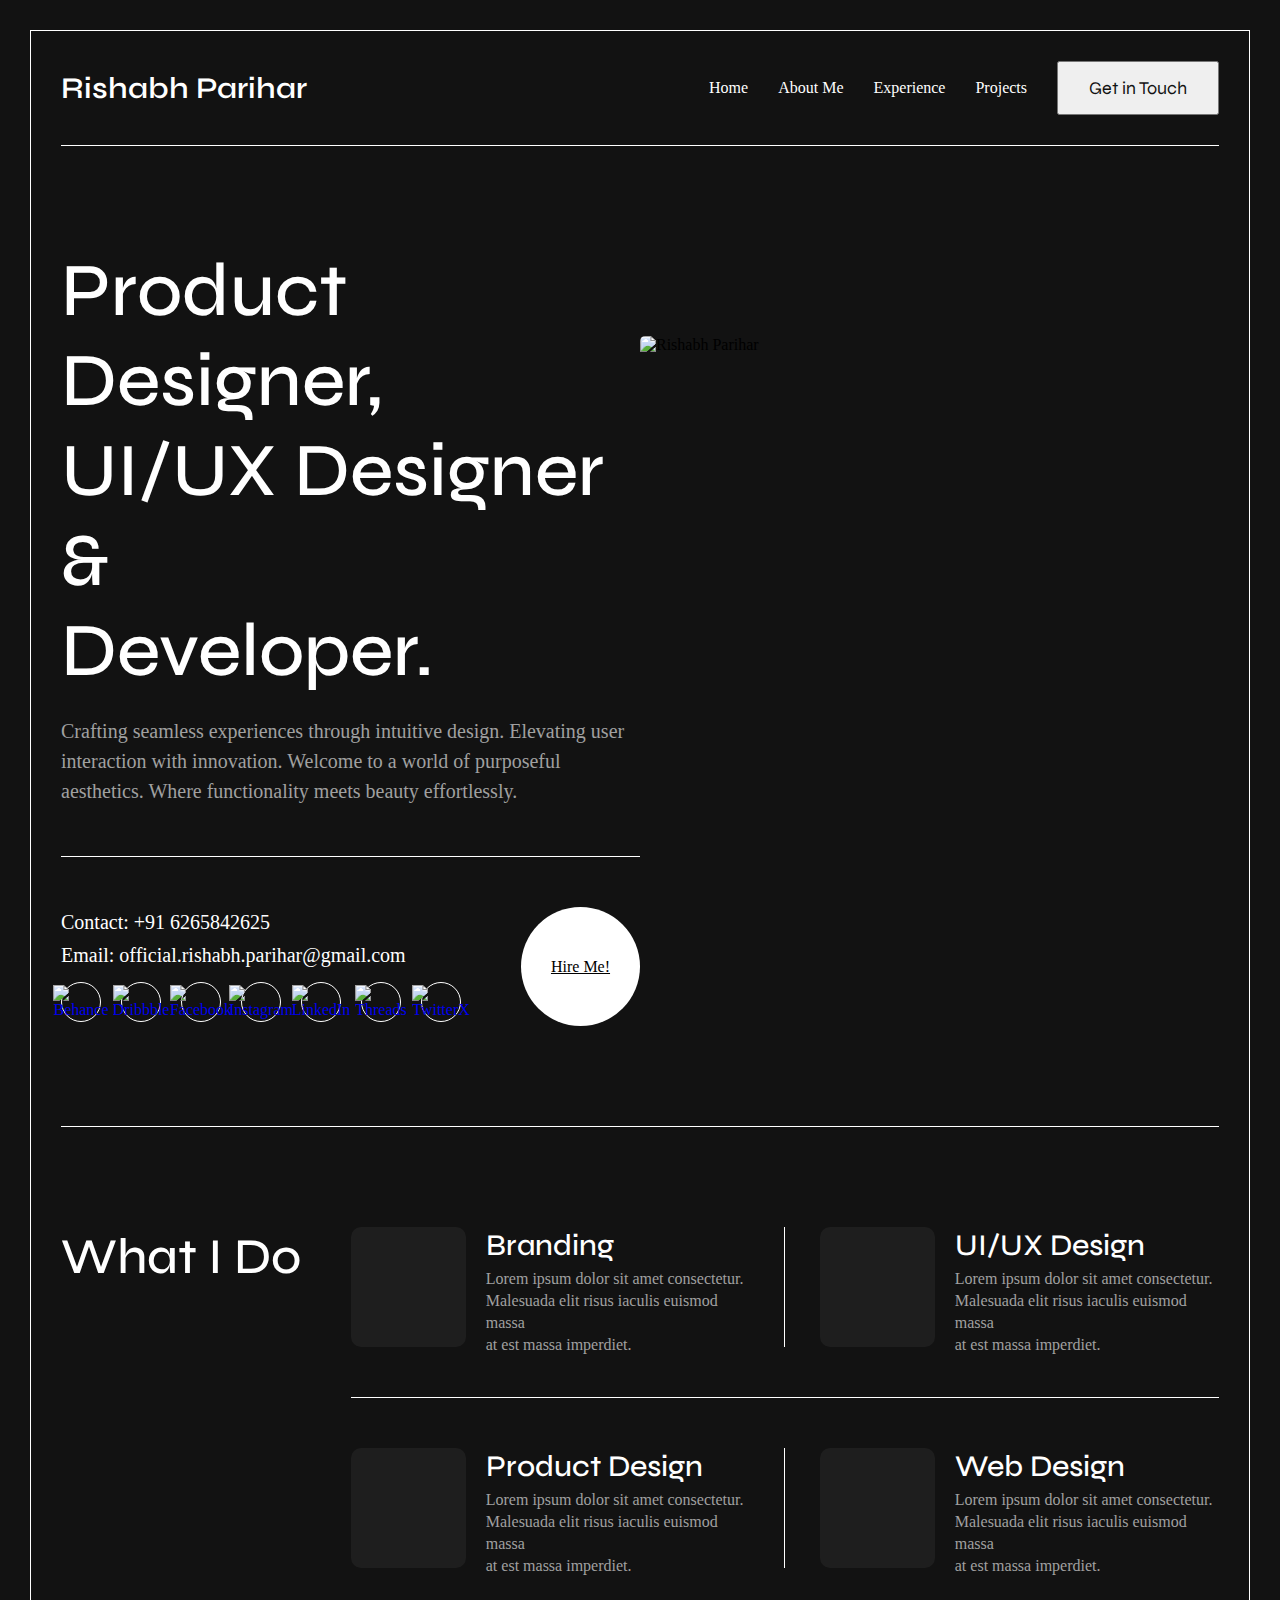
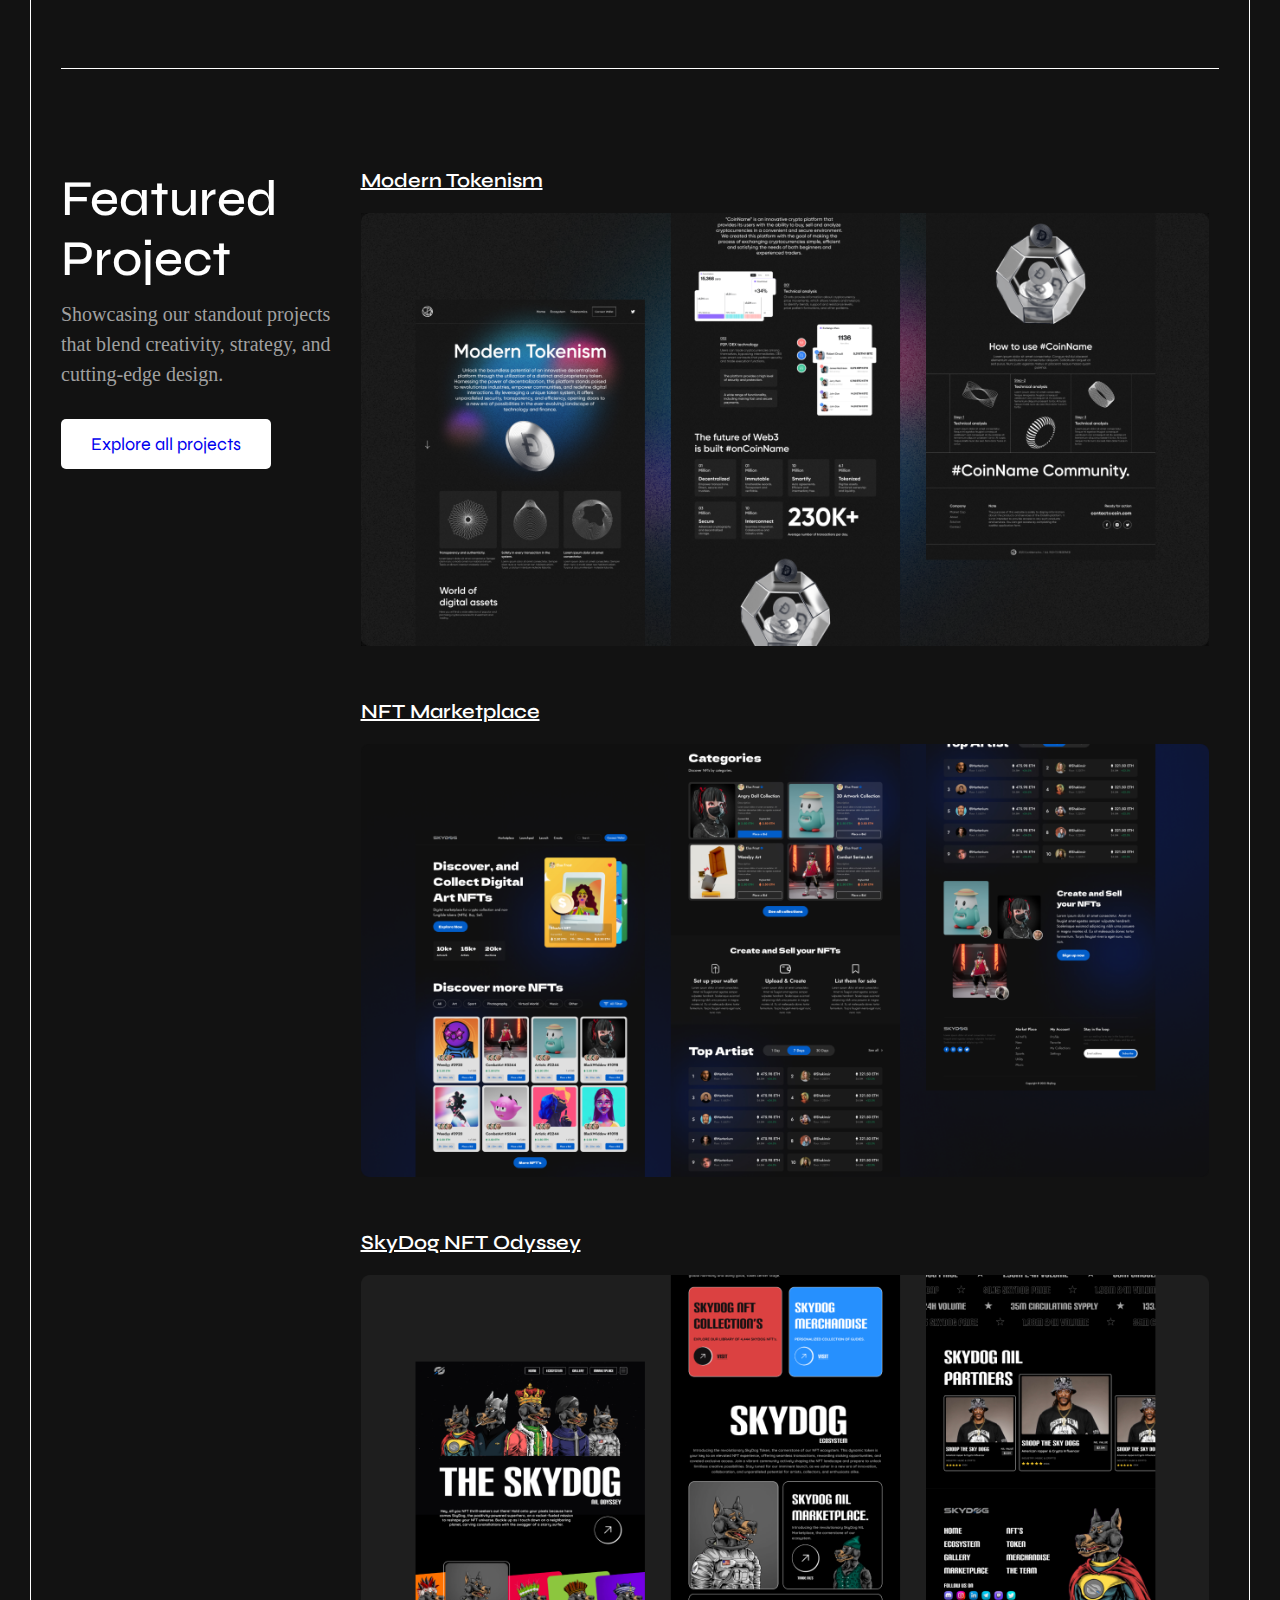
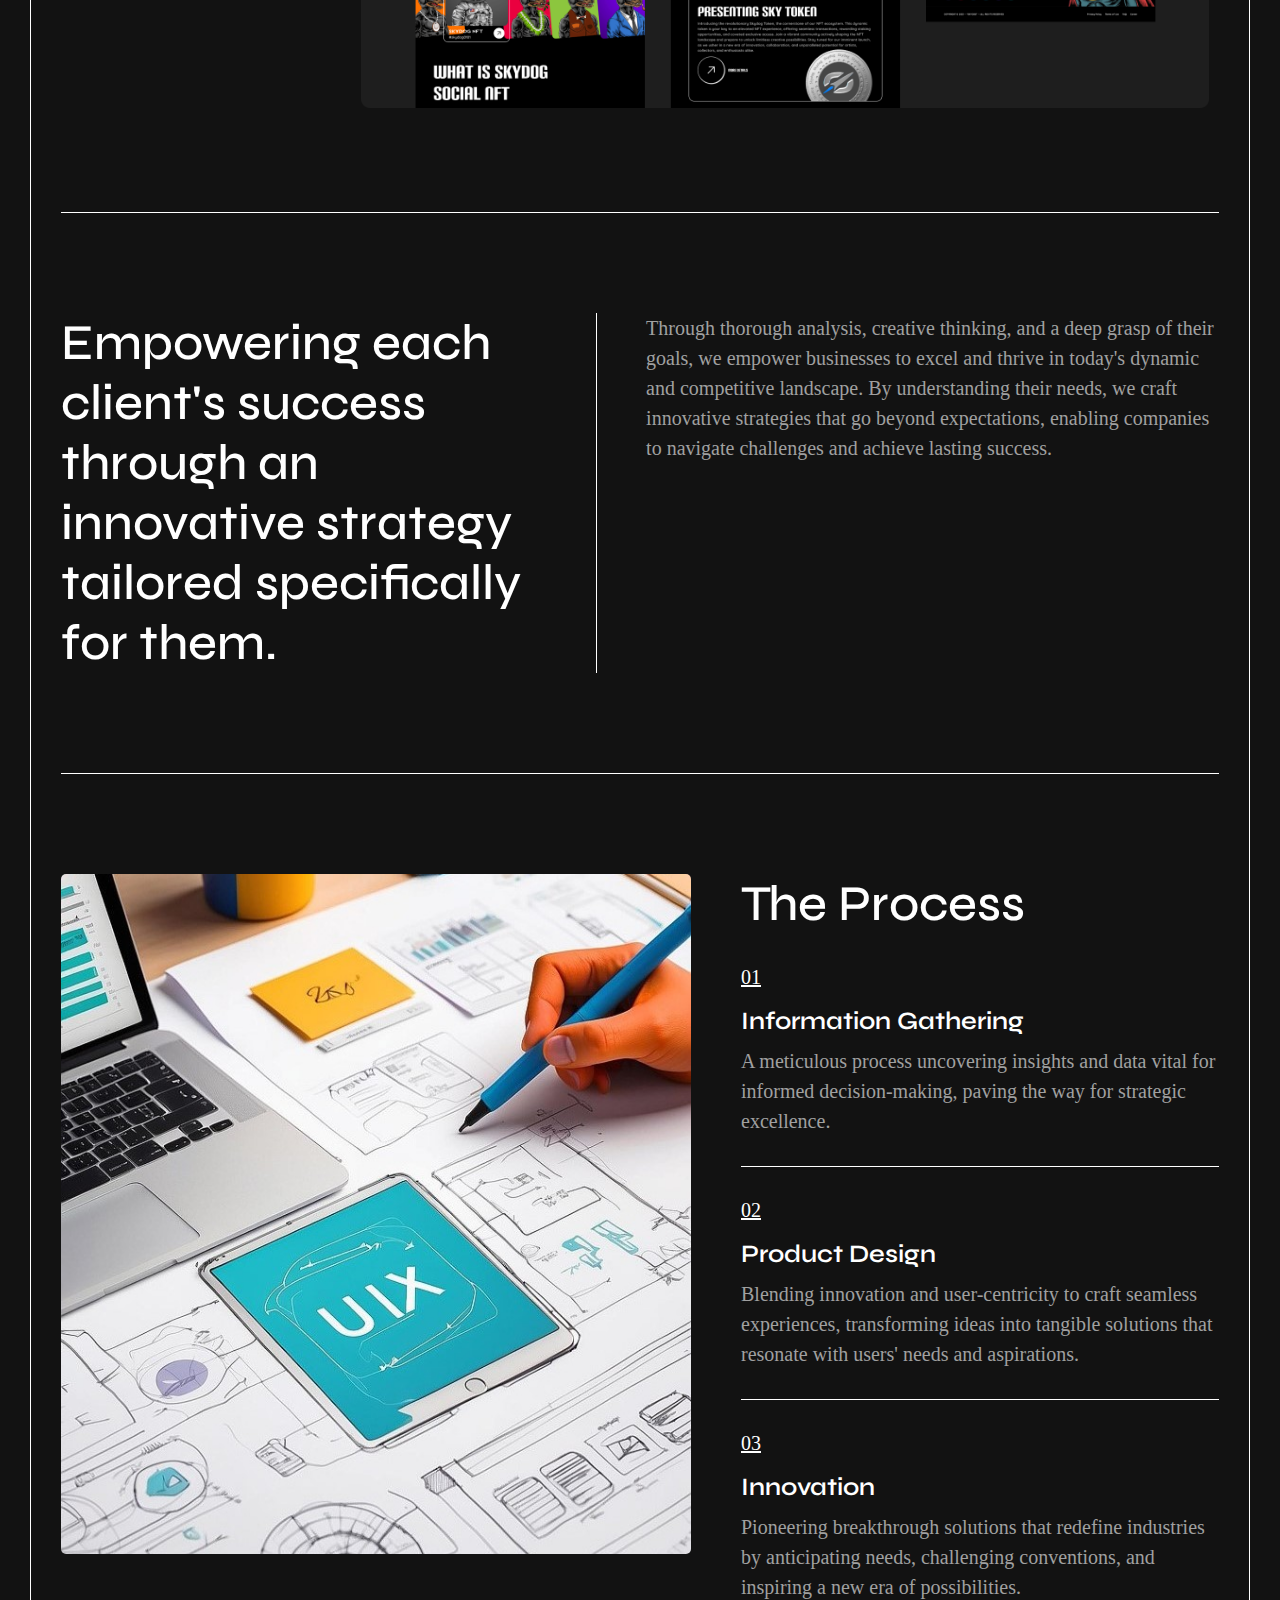
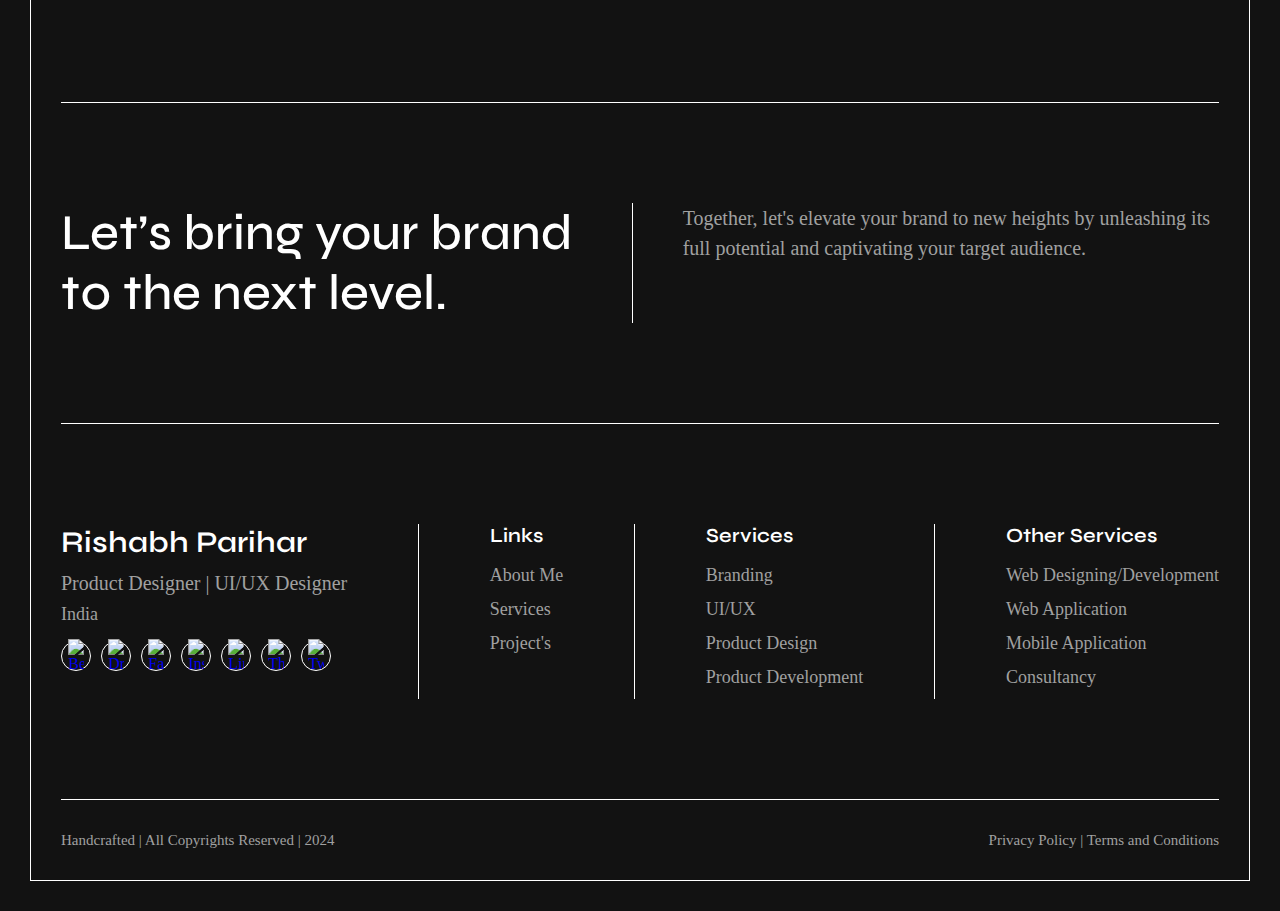
==== commit 46fe92cc: "Profile Photo Changed" ====
--- a/index.html
+++ b/index.html
@@ -31,10 +31,10 @@
 
                     <div class="right">
                         <div class="links">
-                            <a class="link" href="#">Home</a>
-                            <a class="link" href="#">About Me</a>
-                            <a class="link" href="#">Experience</a>
-                            <a class="link" href="#">Projects</a>
+                            <a class="link" href="#home">Home</a>
+                            <a class="link" href="#home">About Me</a>
+                            <a class="link" href="#skills">Experience</a>
+                            <a class="link" href="#portfolio">Projects</a>
                         </div>
                         <button class="nav_button"> <a href="tel:+916265842625">Get in Touch</a> </button>
                     </div>
@@ -43,7 +43,7 @@
 
             </section>
 
-            <section class="home common_section">
+            <section class="home common_section" id="home">
 
                 <div class="left">
 
@@ -94,16 +94,16 @@
                 </div>
 
                 <div class="right">
-                    <img src="./assets/images/Profile02.jpg" alt="Rishabh Parihar">
-                </div>
-
-            </section>
-
-            <section class="devider">
-                <div class="line"></div>
-            </section>
-
-            <section class="skills common_section">
+                    <img src="./assets/images/Profile03.jpg" alt="Rishabh Parihar">
+                </div>
+
+            </section>
+
+            <section class="devider common_devider">
+                <div class="line"></div>
+            </section>
+
+            <section class="skills common_section" id="skills">
                 <div class="left">
                     <h2 class="secondry_heading">What I Do</h2>
                 </div>
@@ -164,15 +164,15 @@
                 </div>
             </section>
             
-            <section class="devider">
-                <div class="line"></div>
-            </section>
-
-            <section class="portfolio common_section">
+            <section class="devider common_devider">
+                <div class="line"></div>
+            </section>
+
+            <section class="portfolio common_section" id="portfolio">
                 <div class="left">
                     <h2 class="secondry_heading">Featured <br class="hide"> Project</h2>
                     <p class="paragraph">Showcasing our standout projects that blend creativity, strategy, and cutting-edge design.</p>
-                    <button class="expl_btn">Explore all projects</button>
+                    <button class="expl_btn"> <a href="https://www.behance.net/rishabhparihar" target="_blank">Explore all projects</a> </button>
                 </div>
                 <div class="right">
 
@@ -192,13 +192,13 @@
                     </div>
 
                     <div class="expl_more">
-                        <button class="expl_btn">Explore all projects</button>
-                    </div>
-
-                </div>
-            </section>
-
-            <section class="devider">
+                        <button class="expl_btn"> <a href="https://www.behance.net/rishabhparihar" target="_blank">Explore all projects</a> </button>
+                    </div>
+
+                </div>
+            </section>
+
+            <section class="devider common_devider">
                 <div class="line"></div>
             </section>
 
@@ -210,7 +210,7 @@
                 </div>
             </section>
 
-            <section class="devider">
+            <section class="devider common_devider">
                 <div class="line"></div>
             </section>
 
@@ -246,7 +246,7 @@
                 </div>
             </section>
 
-            <section class="devider">
+            <section class="devider common_devider">
                 <div class="line"></div>
             </section>
 
@@ -258,7 +258,7 @@
                 </div>
             </section>
 
-            <section class="devider">
+            <section class="devider common_devider">
                 <div class="line"></div>
             </section>
 
@@ -295,9 +295,9 @@
                 <div class="devider"></div>
                 <div class="section links">
                     <h4 class="footer_head">Links</h4>
-                    <a href="#"><p class="link">Home</p></a>
-                    <a href="#"><p class="link">About Me</p></a>
-                    <a href="#"><p class="link">Project's</p></a>
+                    <a href="#home"><p class="link">About Me</p></a>
+                    <a href="#skills"><p class="link">Services</p></a>
+                    <a href="#portfolio"><p class="link">Project's</p></a>
                 </div>
                 <div class="devider"></div>
                 <div class="section links">
--- a/responsive.css
+++ b/responsive.css
@@ -61,6 +61,10 @@
         margin: 20px 20px;
     }
 
+    .common_devider{
+        margin: 0 !important;
+    }
+
     .nav {
         padding: 20px 0px;
     }
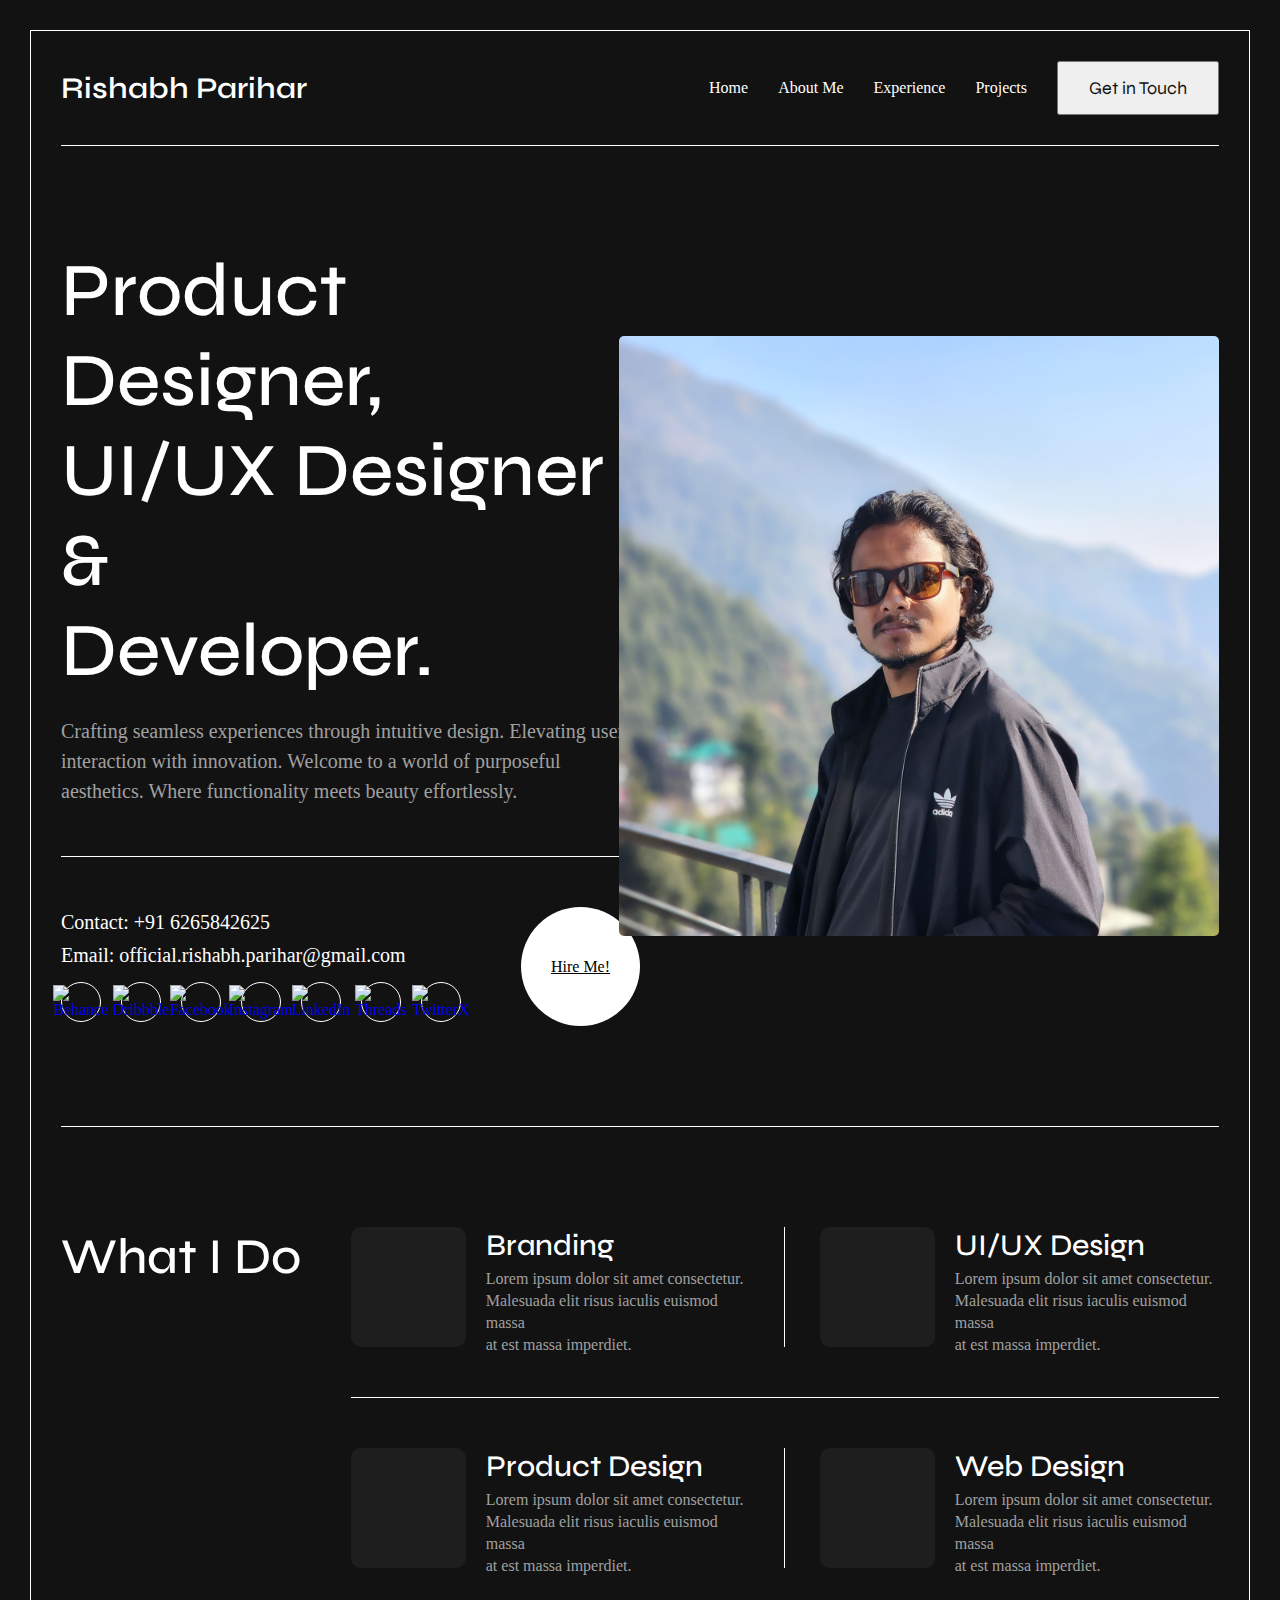
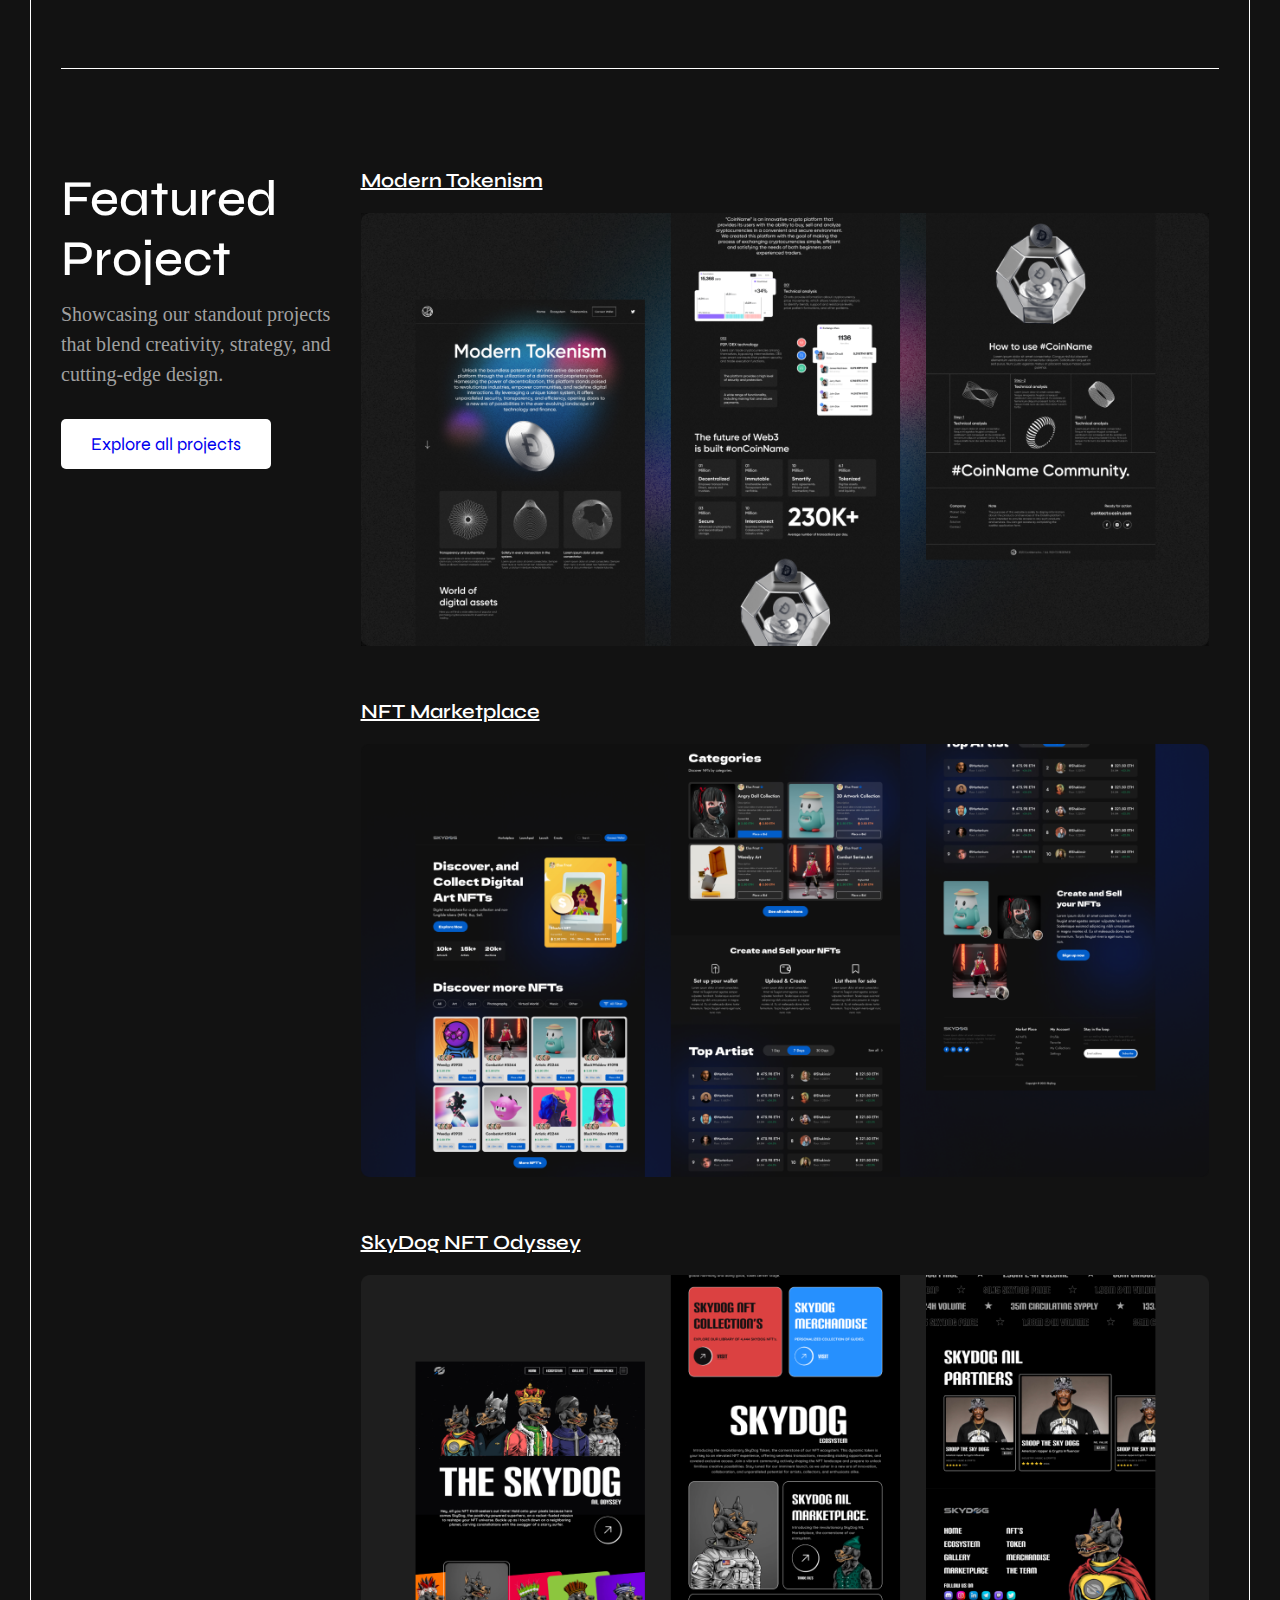
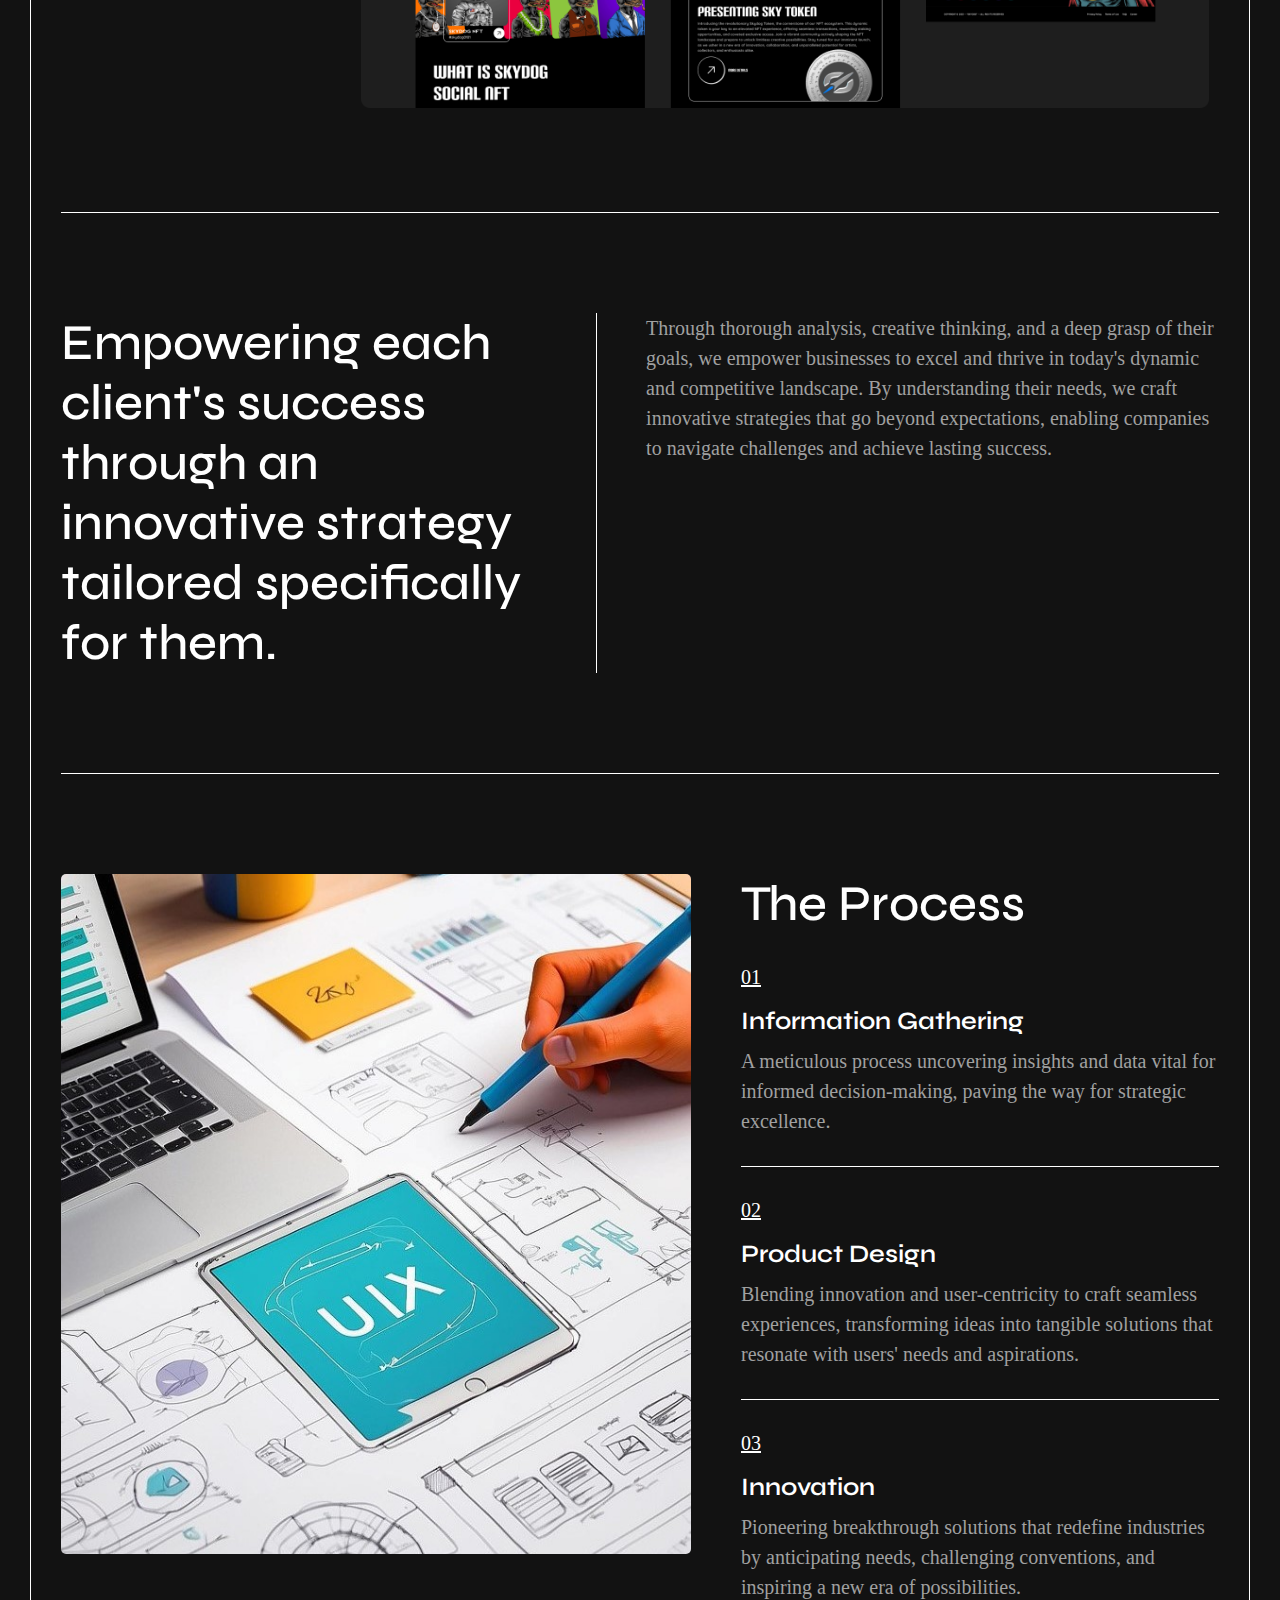
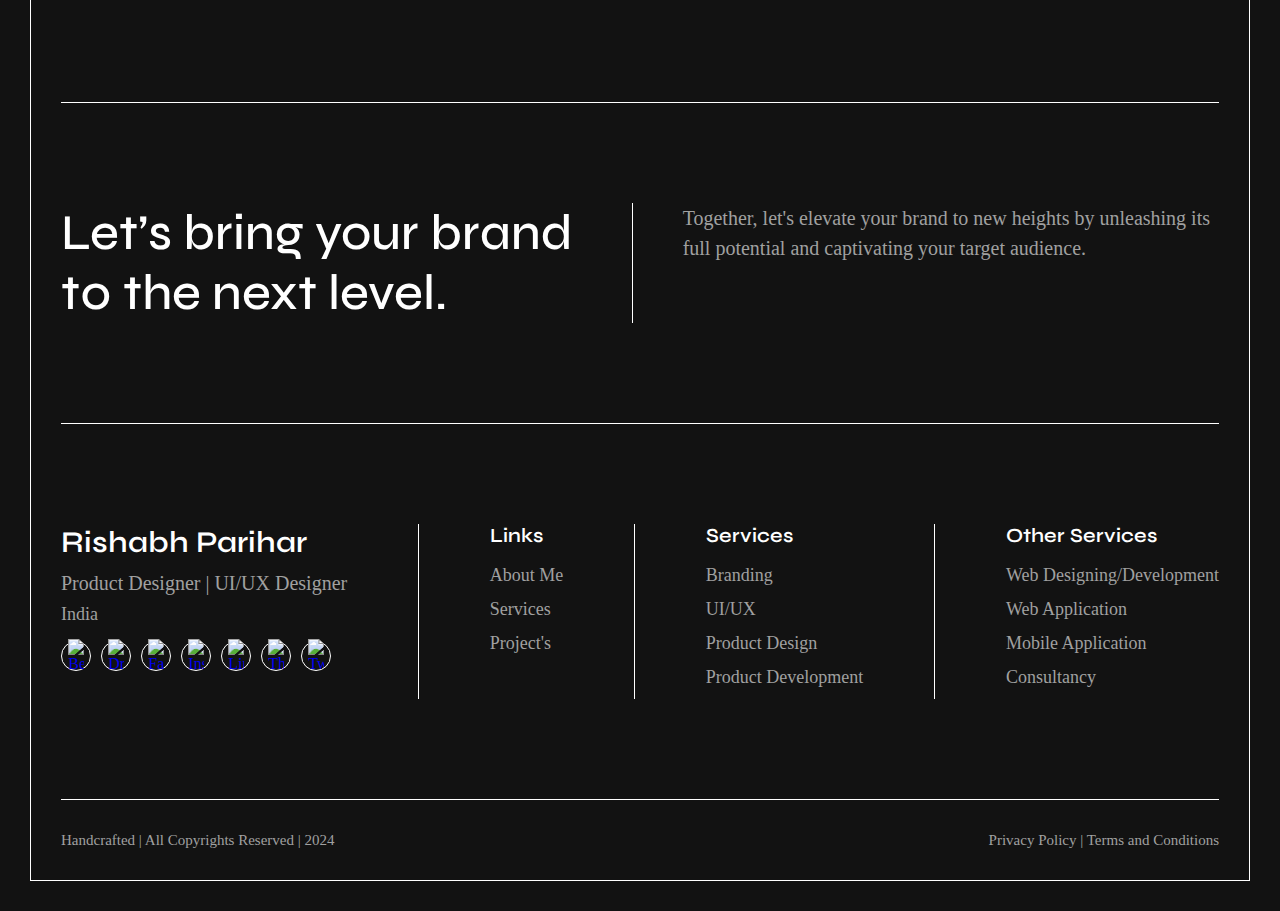
==== commit 71e72206: "Photo Changed" ====
--- a/index.html
+++ b/index.html
@@ -94,7 +94,7 @@
                 </div>
 
                 <div class="right">
-                    <img src="./assets/images/Profile03.jpg" alt="Rishabh Parihar">
+                    <img src="./assets/images/Profile01.jpg" alt="Rishabh Parihar">
                 </div>
 
             </section>
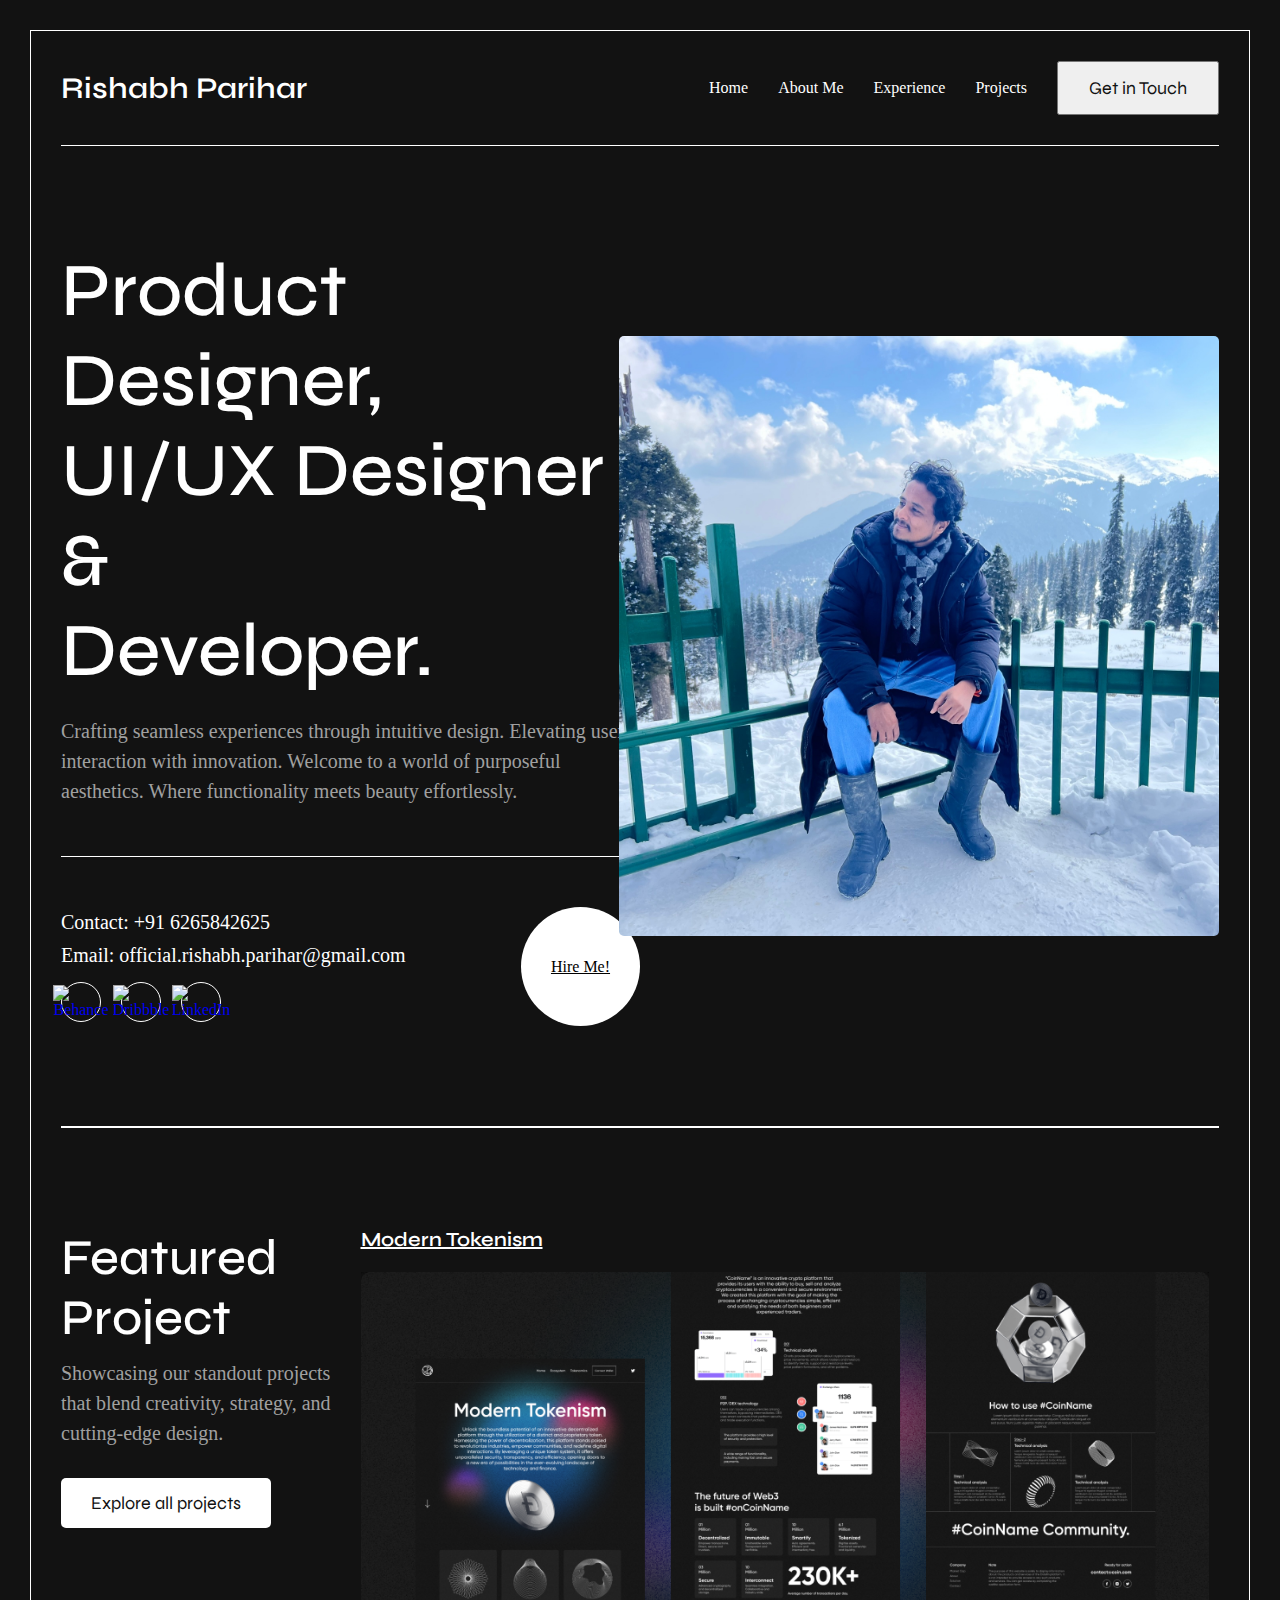
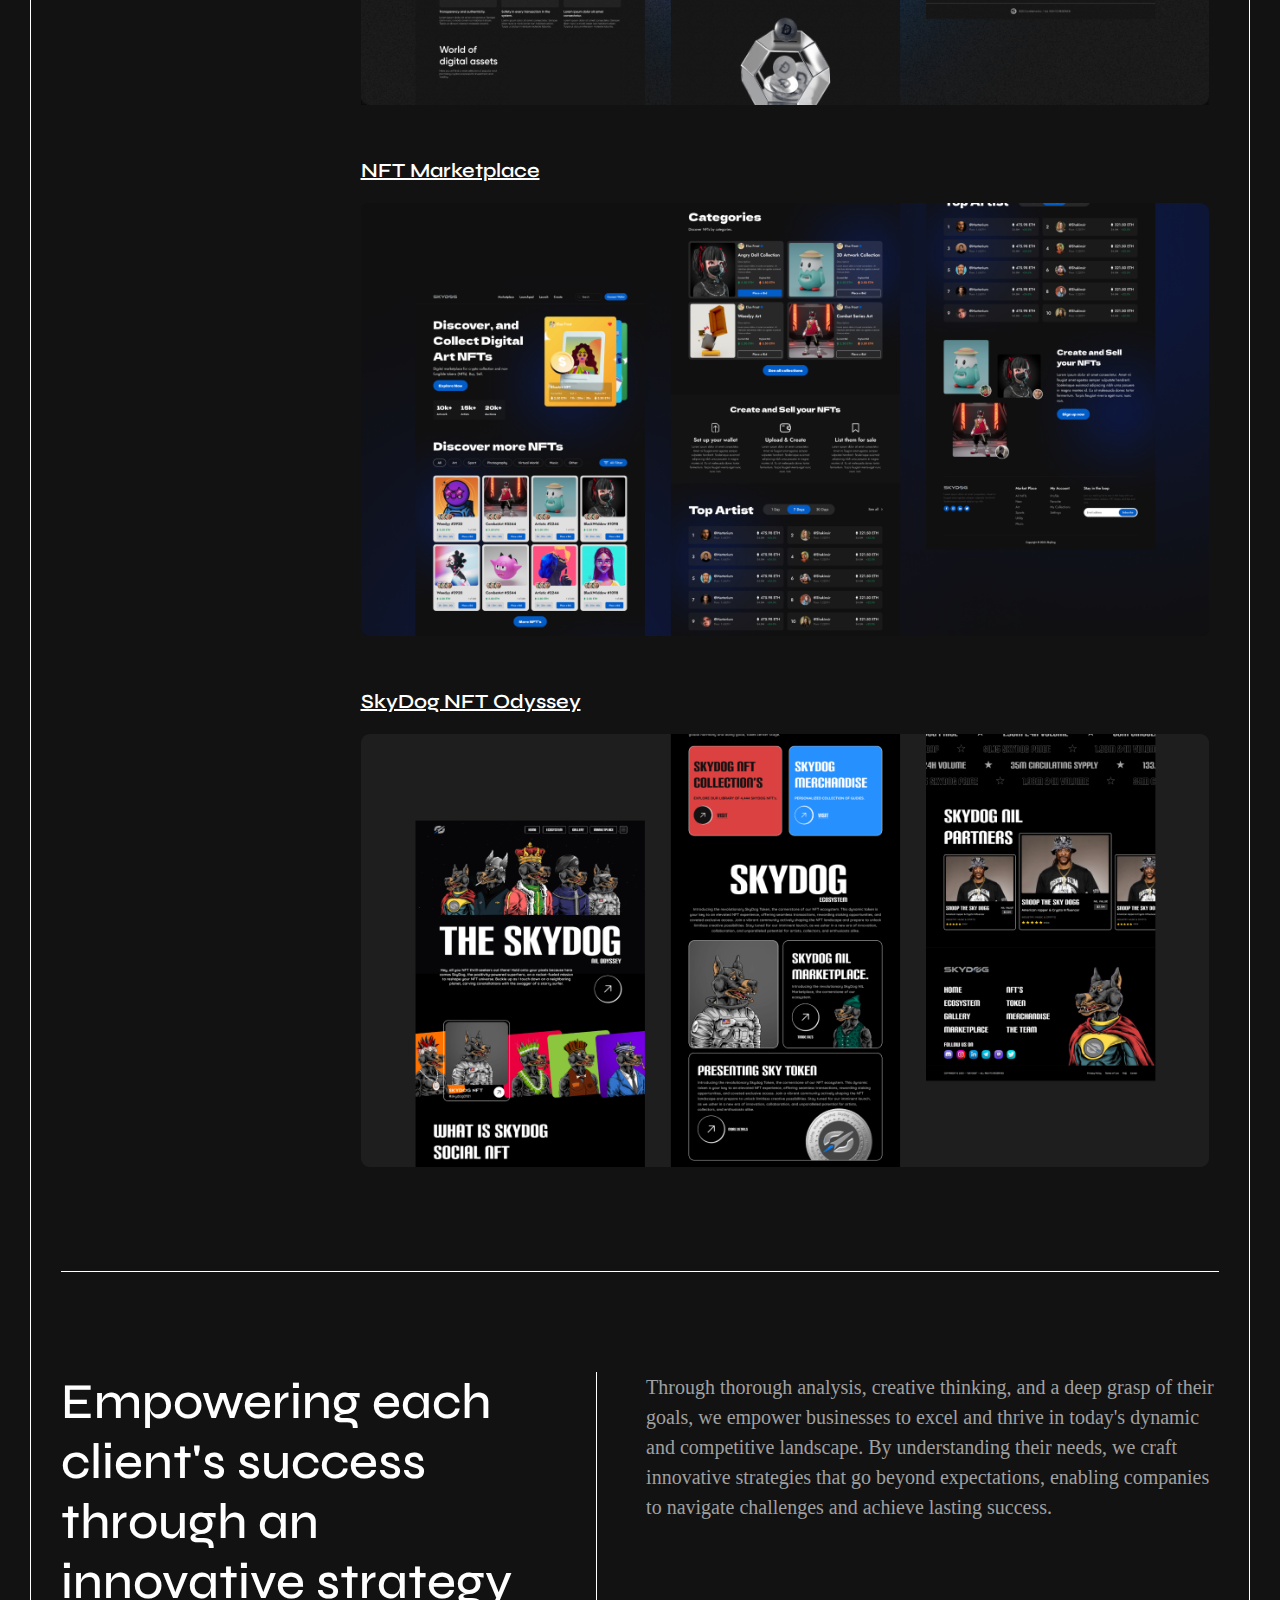
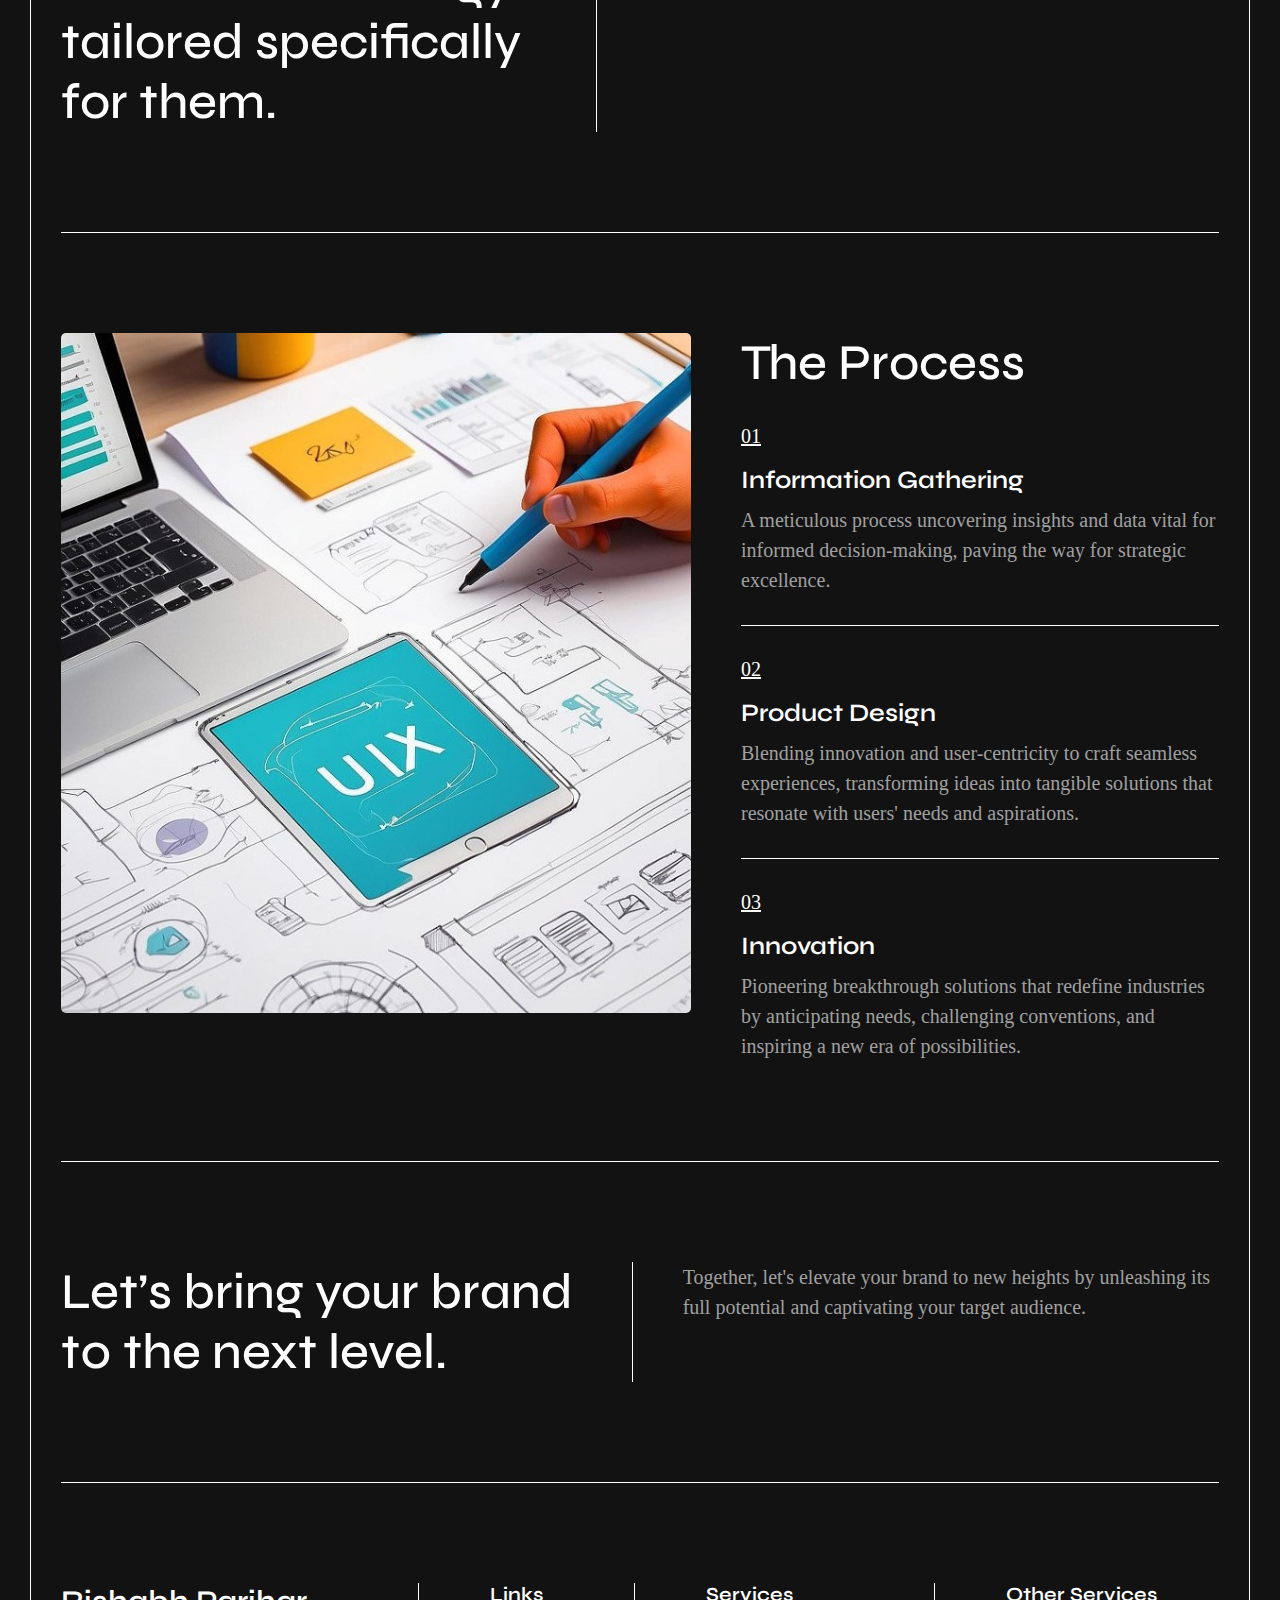
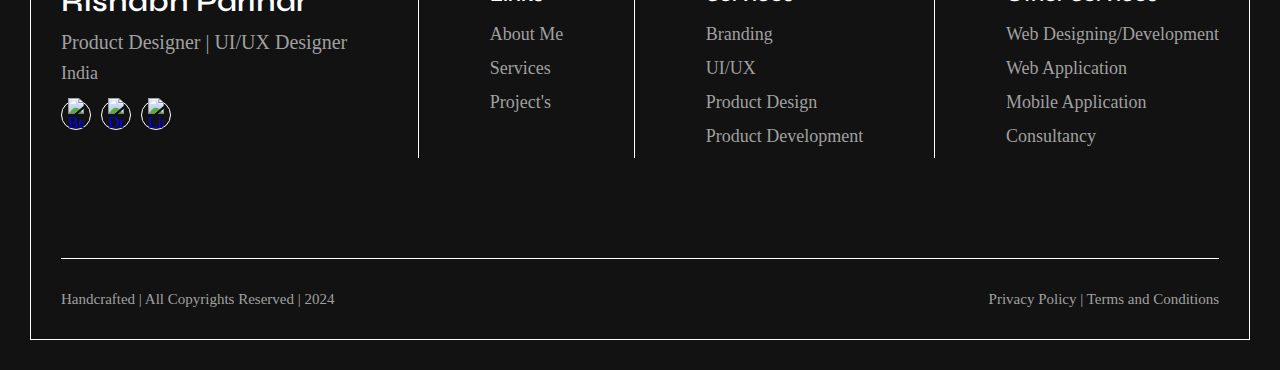
==== commit c452a9df: "Did changes on profile photo and hidded a section" ====
--- a/index.html
+++ b/index.html
@@ -64,21 +64,21 @@
                                 <a href="https://dribbble.com/rishabhparihar" target="_blank">
                                     <div class="circle"> <img src="./assets/icons/Dribbble.svg" alt="Dribbble"></div>
                                 </a>
-                                <a href="https://www.facebook.com/thisisanalyst" target="_blank">
+                                <!-- <a href="https://www.facebook.com/thisisanalyst" target="_blank">
                                     <div class="circle"> <img src="./assets/icons/Facebook.svg" alt="Facebook"></div>
                                 </a>
                                 <a href="https://www.instagram.com/thisisanalyst/" target="_blank">
                                     <div class="circle"> <img src="./assets/icons/Instagram.svg" alt="Instagram"></div>
-                                </a>
+                                </a> -->
                                 <a href="https://www.linkedin.com/in/thisisanalyst/" target="_blank">
                                     <div class="circle"> <img src="./assets/icons/LinkedIn.svg" alt="LinkedIn"></div>
                                 </a>
-                                <a href="https://www.threads.net/@thisisanalyst" target="_blank">
+                                <!-- <a href="https://www.threads.net/@thisisanalyst" target="_blank">
                                     <div class="circle"> <img src="./assets/icons/Threads.svg" alt="Threads"></div>
                                 </a>
                                 <a href="https://twitter.com/thisisanalyst" target="_blank">
                                     <div class="circle"> <img src="./assets/icons/TwitterX.svg" alt="TwitterX"></div>
-                                </a>
+                                </a> -->
                             </div>
                         </div>
 
@@ -94,16 +94,16 @@
                 </div>
 
                 <div class="right">
-                    <img src="./assets/images/Profile01.jpg" alt="Rishabh Parihar">
-                </div>
-
-            </section>
-
-            <section class="devider common_devider">
-                <div class="line"></div>
-            </section>
-
-            <section class="skills common_section" id="skills">
+                    <img src="./assets/images/Profile_Photo.jpg" alt="Rishabh Parihar">
+                </div>
+
+            </section>
+
+            <section class="devider common_devider">
+                <div class="line"></div>
+            </section>
+
+            <!-- <section class="skills common_section" id="skills">
                 <div class="left">
                     <h2 class="secondry_heading">What I Do</h2>
                 </div>
@@ -162,7 +162,7 @@
 
                     </div>
                 </div>
-            </section>
+            </section> -->
             
             <section class="devider common_devider">
                 <div class="line"></div>
@@ -275,21 +275,21 @@
                         <a href="https://dribbble.com/rishabhparihar" target="_blank">
                             <div class="circle"> <img src="./assets/icons/Dribbble.svg" alt="Dribbble"></div>
                         </a>
-                        <a href="https://www.facebook.com/thisisanalyst" target="_blank">
+                        <!-- <a href="https://www.facebook.com/thisisanalyst" target="_blank">
                             <div class="circle"> <img src="./assets/icons/Facebook.svg" alt="Facebook"></div>
                         </a>
                         <a href="https://www.instagram.com/thisisanalyst/" target="_blank">
                             <div class="circle"> <img src="./assets/icons/Instagram.svg" alt="Instagram"></div>
-                        </a>
+                        </a> -->
                         <a href="https://www.linkedin.com/in/thisisanalyst/" target="_blank">
                             <div class="circle"> <img src="./assets/icons/LinkedIn.svg" alt="LinkedIn"></div>
                         </a>
-                        <a href="https://www.threads.net/@thisisanalyst" target="_blank">
+                        <!-- <a href="https://www.threads.net/@thisisanalyst" target="_blank">
                             <div class="circle"> <img src="./assets/icons/Threads.svg" alt="Threads"></div>
                         </a>
                         <a href="https://twitter.com/thisisanalyst" target="_blank">
                             <div class="circle"> <img src="./assets/icons/TwitterX.svg" alt="TwitterX"></div>
-                        </a>
+                        </a> -->
                     </div>
                 </div>
                 <div class="devider"></div>
--- a/style.css
+++ b/style.css
@@ -2,6 +2,7 @@
     margin: 0;
     padding: 0;
     box-sizing: border-box;
+    scroll-behavior: smooth;
 }
 
 html,
@@ -29,7 +30,7 @@
 
 /* Common */
 a {
-    text-decoration: none;
+    text-decoration: none !important;
 }
 
 section {
@@ -370,6 +371,11 @@
     color: #121212;
 }
 
+.portfolio .expl_btn a{
+    text-decoration: none !important;
+    color: #121212 !important;
+}
+
 .portfolio .right{
     width: 75%;
     height: auto;
@@ -530,7 +536,7 @@
 }
 
 .footer .section .sm_heading{
-    font-family: 'Satoshi';
+    font-family: SatoshiMedium;
     font-style: normal;
     font-weight: 400;
     font-size: 20px;
@@ -541,7 +547,7 @@
 }
 
 .footer .section .smm_heading{
-    font-family: 'Satoshi';
+    font-family: SatoshiMedium;
     font-style: normal;
     font-weight: 400;
     font-size: 18px;
@@ -582,7 +588,7 @@
 }
 
 .footer .section .link{
-    font-family: 'Satoshi';
+    font-family: SatoshiRegular;
     font-style: normal;
     font-weight: 400;
     font-size: 18px;
@@ -598,7 +604,7 @@
 }
 
 .other_links .link{
-    font-family: 'Satoshi';
+    font-family: SatoshiRegular;
     font-style: normal;
     font-weight: 400;
     font-size: 15px;
